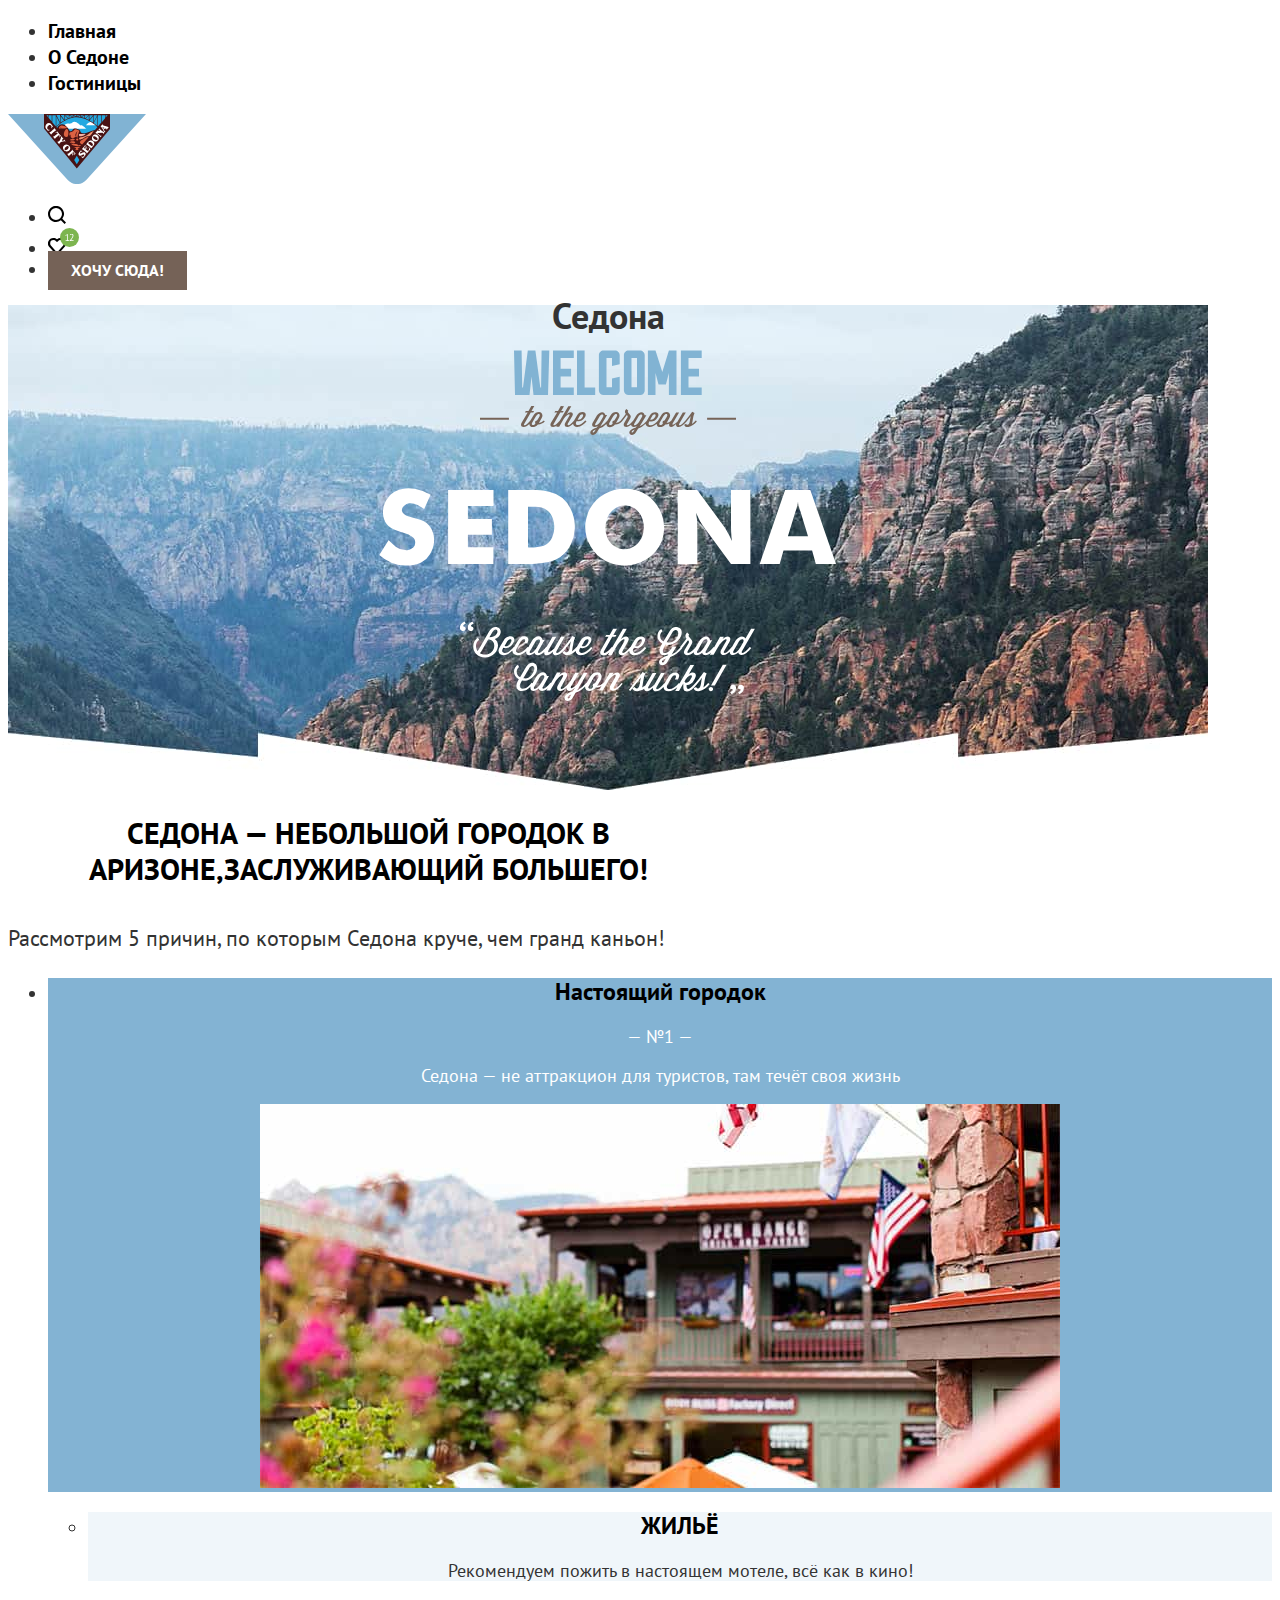
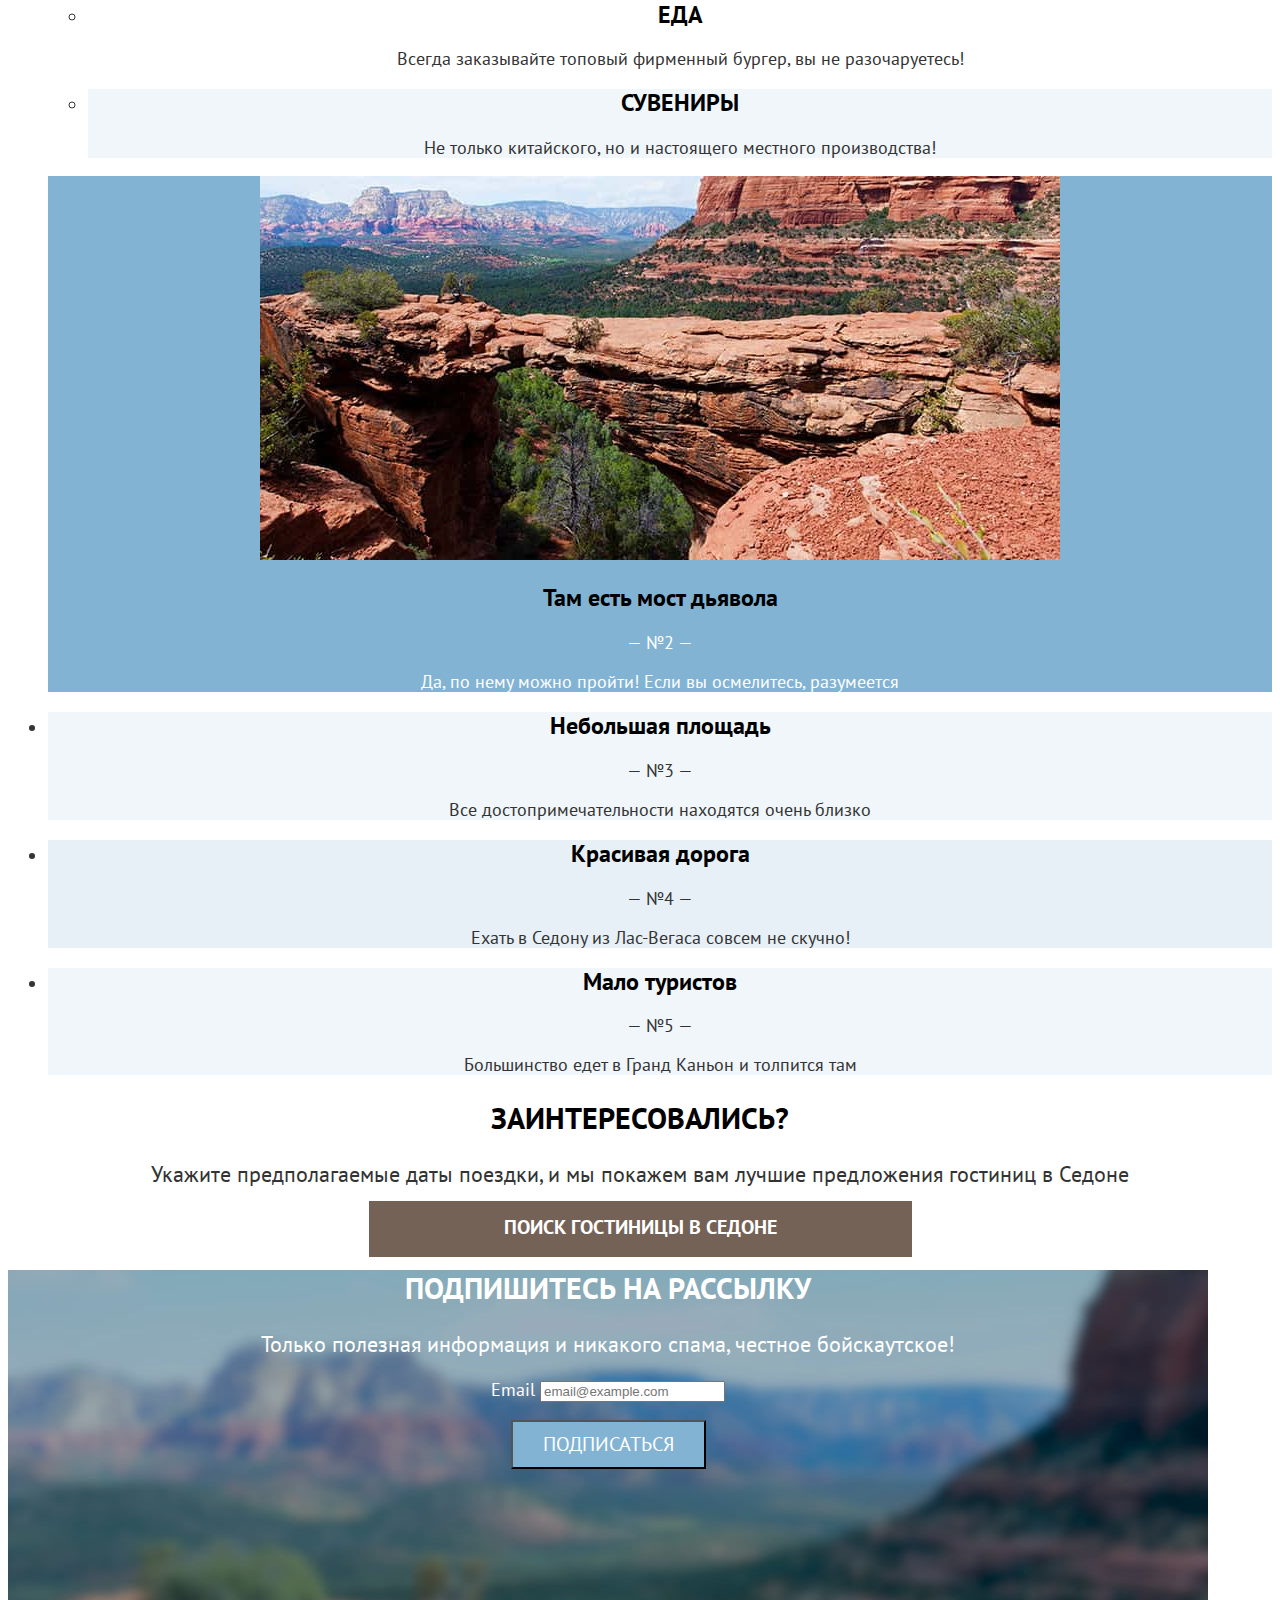
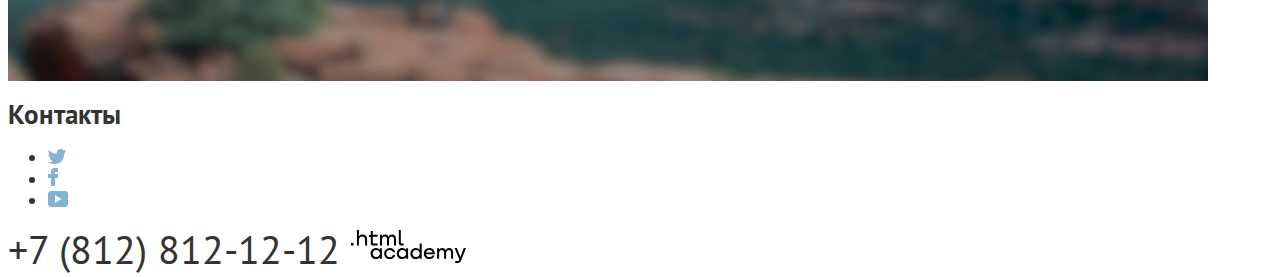
==== index.html @ e12002d4 "внёс правки" ====
<!DOCTYPE html>
 <html lang="ru">

 <head>
   <meta charset="utf-8">
   <title>HTML Academy: Седона</title>
   <link rel="stylesheet" href="css/style.css">
 </head>

 <body>
   <header class="page-header">
     <nav class="nav">
       <ul class="nav-list">
         <li class="nav-item">
           <a class="nav-link">Главная</a>
         </li>
         <li class="nav-item">
           <a class="nav-link" href="about.html">О Седоне</a>
         </li>
         <li class="nav-item">
           <a class="nav-link" href="hotel.html">Гостиницы</a>
         </li>
       </ul>
       <a class="logo-link">
         <img class="logo" src="img/sedona-logo.svg" alt="Логотип Седона">
       </a>
       <ul class="user-list">
         <li class="user-list user-list-item">
           <a class="user-list-link" href="#">
             <img src="img/search.svg" alt="Поиск">
           </a>
         </li>
         <li class="user-list-item">
           <a class="user-list-link" href="#">
             <img src="img/favorites.svg" alt="Избранное">
           </a>
         </li>
         <li class="user-list-item">
           <a class="user-list-link" href="#">
             <span class="header-button">Хочу сюда!</span>
           </a>
         </li>
       </ul>
     </nav>

   </header>
   <main class="main-index">
     <div class="welcome">
       <h1 class="visually-hidden">Седона</h1>
       <img class="welcome-image" src="img/index/welcome.svg" alt="Welcome Sedona" width="458" height="352">
     </div>

     <section class="appeal">
       <h2 class="appeal-title">Седона — небольшой городок в Аризоне,заслуживающий большего!</h2>
       <p class="appeal-text">Рассмотрим 5 причин, по которым Седона круче, чем гранд каньон!</p>
     </section>
     <ul class="reason-list">
       <li class="reason-item">

         <div class="accent">
           <h2 class="reason-title">
             Настоящий городок
           </h2>
           <p class="reason-number">
             — №1 —
           </p>
           <p class="reason-text">
             Седона — не аттракцион для туристов, там течёт своя жизнь
           </p>
           <img src="img/index/photo-1.jpg" alt="Город Седона" width="800" height="384">
         </div>

         <ul class="reason-extra-list">
           <li class="reason-extra-item light-shade">
             <h2 class="reason-extra-title housing">
               Жильё
             </h2>
             <p class="reason-extra-text">
               Рекомендуем пожить в настоящем мотеле, всё как в кино!
             </p>
           </li>

           <li class="reason-extra-item eat">
             <h2 class="reason-extra-title">
               Еда
             </h2>
             <p class="reason-extra-text">
               Всегда заказывайте топовый фирменный бургер, вы не разочаруетесь!
             </p>
           </li>
           <li class="reason-extra-item light-shade souvenirs">
             <h2 class="reason-extra-title">
               Сувениры
             </h2>
             <p class="reason-extra-text">
               Не только китайского, но и настоящего местного производства!
             </p>
           </li>
         </ul>
       </li>

       <li class="reason-item accent">
         <img src="img/index/photo-2.jpg" alt="Мост дьявола" width="800" height="384">
         <h2 class="reason-title">
           Там есть мост дьявола
         </h2>
         <p class="reason-number">
           — №2 —
         </p>
         <p class="reason-text">
           Да, по нему можно пройти! Если вы осмелитесь, разумеется
         </p>
       </li>
       <li class="reason-item light-shade">
         <h2 class="reason-title">
           Небольшая
           площадь
         </h2>
         <p class="reason-number">
           — №3 —
         </p>
         <p class="reason-text">
           Все достопримечательности находятся очень близко
         </p>
       </li>
       <li class="reason-item dark-shade">
         <h2 class="reason-title">
           Красивая дорога
         </h2>
         <p class="reason-number">
           — №4 —
         </p>
         <p class="reason-text">
           Ехать в Седону из Лас-Вегаса совсем не скучно!
         </p>
       </li>
       <li class="reason-item light-shade">
         <h2 class="reason-title">
           Мало туристов
         </h2>
         <p class="reason-number">
           — №5 —
         </p>
         <p class="reason-text">
           Большинство едет в Гранд Каньон и толпится там
         </p>
       </li>
     </ul>

     <section class="trip">
       <h2 class="trip-title">
         Заинтересовались?
       </h2>
       <p class="trip-text">
         Укажите предполагаемые даты поездки, и мы покажем вам лучшие предложения гостиниц в Седоне
       </p>
       <a class="button button-brown button-trip" href="hotel.html">
         ПОИСК ГОСТИНИЦЫ В СЕДОНЕ
       </a>
     </section>

   </main>
   <footer class="footer-index">
     <section class="subscribe-index">
       <h2 class="subscribe-index-title">
         Подпишитесь на рассылку
       </h2>
       <p class="subscribe-text">
         Только полезная информация и никакого спама, честное бойскаутское!
       </p>
       <form class="newsletter-form" action="https://echo.htmlacademy.ru/" method="post">
         <p class="newsletter-email">
           <label class="visually-hidden" for="newsletter-email">
             Email
           </label>
           <input class="field" placeholder="email@example.com" type="email" name="newsletter-email" id="newsletter-email" required>
         </p>
         <button class="button newsletter-button button-subscribe" type="submit">
           <span class="visually-hidden">Подписаться</span>
         </button>
       </form>
     </section>
     <section class="contacts">
       <h2 class="visually-hidden">
         Контакты
       </h2>
       <ul class="contacts-list">
         <li class="contacts-item">
           <a class="contacts-link" href="https://twitter.com/htmlacademy_ru">
             <img src="img/social-twitter.svg" alt="Twitter">
           </a>
         </li>
         <li class="contacts-item">
           <a class="contacts-link" href="https://www.facebook.com/htmlacademy">
             <img src="img/social-facebook.svg" alt="Facebook">
           </a>
         </li>
         <li class="contacts-item">
           <a class="contacts-link" href="https://www.youtube.com/c/HTMLAcademyRUS">
             <img src="img/social-youtube.svg" alt="Youtube">
           </a>
         </li>
       </ul>
       <a class="contact-number" href="tel:+78128121212">
         +7 (812) 812-12-12
       </a>
       <a class="htmlacademy" href="https://htmlacademy.ru/">
         <img src="img/logo_htmlacademy.svg" alt="HTMLAcademy">
       </a>
     </section>
   </footer>

 </body>

 </html>
---- css/style.css ----
@font-face {
  font-family: "PT Sans";
  font-style: normal;
  font-weight: 400;
  src: url("../fonts/ptsans-400.woff2") format("woff2");
  font-display: swap;
}

  @font-face {
  font-family: "PT Sans";
  font-style: normal;
  font-weight: 700;
  src: url("../fonts/ptsans-700.woff2") format("woff2");
  font-display: swap;
}

body{
  font-family: "PT Sans", sans-serif;
  font-size: 18px;
  line-height: 21px;
  color: #333333;
}

a{
  color: inherit;
  text-decoration: none;
}

.nav-link{
  font-family: PT Sans;
  color: #000;
  weight: 700;
  font-style: normal;
  font-weight: bold;
  font-size: 20px;
  line-height: 26px;
}

.welcome{
  background-color: #444;
  background-image: url(../img/index/background-top.jpg);
  background-size: 100% auto;
  background-repeat: no-repeat;
  width: 1200px;
  height: 485px;
  text-align: center;
}

.nav-link:hover{
  text-decoration: underline 2px;
}

.appeal-title{
  font-family: PT Sans;
  font-style: normal;
  font-weight: bold;
  font-size: 30px;
  line-height: 36px;
  text-align: center;
  width: 720px;
  height: 80px;
  text-transform: uppercase;
  color: #000;
}

.appeal-text{
  font-family: PT Sans;
  font-style: normal;
  font-weight: normal;
  font-size: 22px;
  line-height: 36px;
}

.reason-item{
  text-align: center;
}

.reason-title{
  font-family: PT Sans;
  font-style: normal;
  font-weight: bold;
  font-size: 24px;
  line-height: 28px;
  color: #000;
}

.reason-number{
  font-family: PT Sans;
  font-style: normal;
  font-weight: normal;
  font-size: 18px;
  line-height: 21px;
  text-transform: uppercase;
}

.accent{
  color: #fff;
  background-color: #83B3D3;
}

.light-shade{
  background-color: rgba(131, 179, 211, 0.12);
}

.dark-shade{
  background-color: rgba(131, 179, 211, 0.2);
}

.reason-extra-item{
  text-align: center;
}

.reason-extra-title{
  font-family: PT Sans;
  font-style: normal;
  font-weight: bold;
  font-size: 24px;
  line-height: 28px;
  text-transform: uppercase;
  color: #000;
}

.trip{
  text-align: center;
}

.trip-title{
  font-family: PT Sans;
  font-style: normal;
  font-weight: bold;
  font-size: 30px;
  line-height: 36px;
  text-transform: uppercase;
  color: #000;
}

.trip-text{
  font-family: PT Sans;
  font-style: normal;
  font-weight: normal;
  font-size: 22px;
  line-height: 26px;
}

.subscribe-index{
  color: #fff;
  background-color: #444;
  background-image: url(../img/index/background.jpg);
  background-size: 100% auto;
  background-repeat: no-repeat;
  width: 1200px;
  height: 411px;
  text-align: center;
}

.subscribe{
  text-align: center;
}

.subscribe-title{
  font-family: PT Sans;
  font-style: normal;
  font-weight: bold;
  font-size: 30px;
  line-height: 36px;
  text-transform: uppercase;
  color: #000;
}

.subscribe-index-title{
  font-family: PT Sans;
  font-style: normal;
  font-weight: bold;
  font-size: 30px;
  line-height: 36px;
  text-transform: uppercase;
  color: #fff;
}

.subscribe-text{
  font-family: PT Sans;
  font-style: normal;
  font-weight: normal;
  font-size: 22px;
  line-height: 26px;
}

.contact-number{
  font-family: PT Sans;
  font-style: normal;
  font-weight: normal;
  font-size: 40px;
  line-height: 40px;
}

.option{
  color: #fff;
  background-color: #444;
  background-image: url(../img/hotel/catalog-background.jpg);
  background-size: 100% auto;
  background-repeat: no-repeat;
}

.hotel-title{
  font-family: PT Sans;
  font-style: normal;
  font-weight: bold;
  font-size: 60px;
  line-height: 78px;
  color: #fff;
}

.breadcrumbs-link{
  font-family: PT Sans;
font-style: normal;
font-weight: normal;
font-size: 16px;
}

.option-filter-title{
  font-family: PT Sans;
  font-style: normal;
  font-weight: bold;
  font-size: 20px;
  line-height: 26px;
  color: #000;
}

.control-label{
  font-family: PT Sans;
  font-style: normal;
  font-weight: normal;
  line-height: 23px;
}

.services-card-item{
  font-family: PT Sans;
  font-style: normal;
  font-weight: normal;
  font-size: 18px;
  line-height: 23px;
}

.services-title{
  font-family: PT Sans;
  font-style: normal;
  font-weight: bold;
  font-size: 30px;
  line-height: 39px;
  text-transform: uppercase;
  color: #000;
}

.services-card-title{
  font-family: PT Sans;
  font-style: normal;
  font-weight: bold;
  font-size: 24px;
  line-height: 31px;
  color: #000;
}

.button{
  color: #fff;
  background-color: #83B3D3;
  font-size: 16px;
  line-height: 21px;
  text-transform: uppercase;
  padding: 9px 30px 10px 30px;
}

.button-green{
  background-color: #7DB54F;
}

.header-button{
  font-family: PT Sans;
  font-size: 16px;
  line-height: 21px;
  font-weight: bold;
  color: #fff;
  background-color: #756257;
  font-style: normal;
  text-align: center;
  text-transform: uppercase;
  padding: 9px 23px 10px 23px;
}

.button-reset{
  background-color: transparent;
}

.button-brown{
  background-color: #756257;
}

.button-trip{
  font-family: PT Sans;
  font-style: normal;
  font-weight: bold;
  font-size: 20px;
  line-height: 36px;
  padding: 13px 135px 17px 135px;
  text-transform: uppercase;
}

.button-subscribe{
  font-family: PT Sans;
  font-size: 20px;
  line-height: 26px;
  text-transform: uppercase;
}

.button-option{
  font-family: PT Sans;
  font-style: normal;
  font-weight: bold;
  font-size: 16px;
  line-height: 21px;
  text-transform: uppercase;
}

.button-load-more{
  font-family: PT Sans;
  font-style: normal;
  font-weight: bold;
  font-size: 20px;
  line-height: 26px;
  text-transform: uppercase;
  padding: 19px 240px 19px 240px;
}

.pagination-item{
  color: #fff;
  background-color: #83B3D3;
  width: 55px;
  height: 55px;
  text-align: center;
}

.pagination-active{
  color: #000;
  background-color: #fff;
}
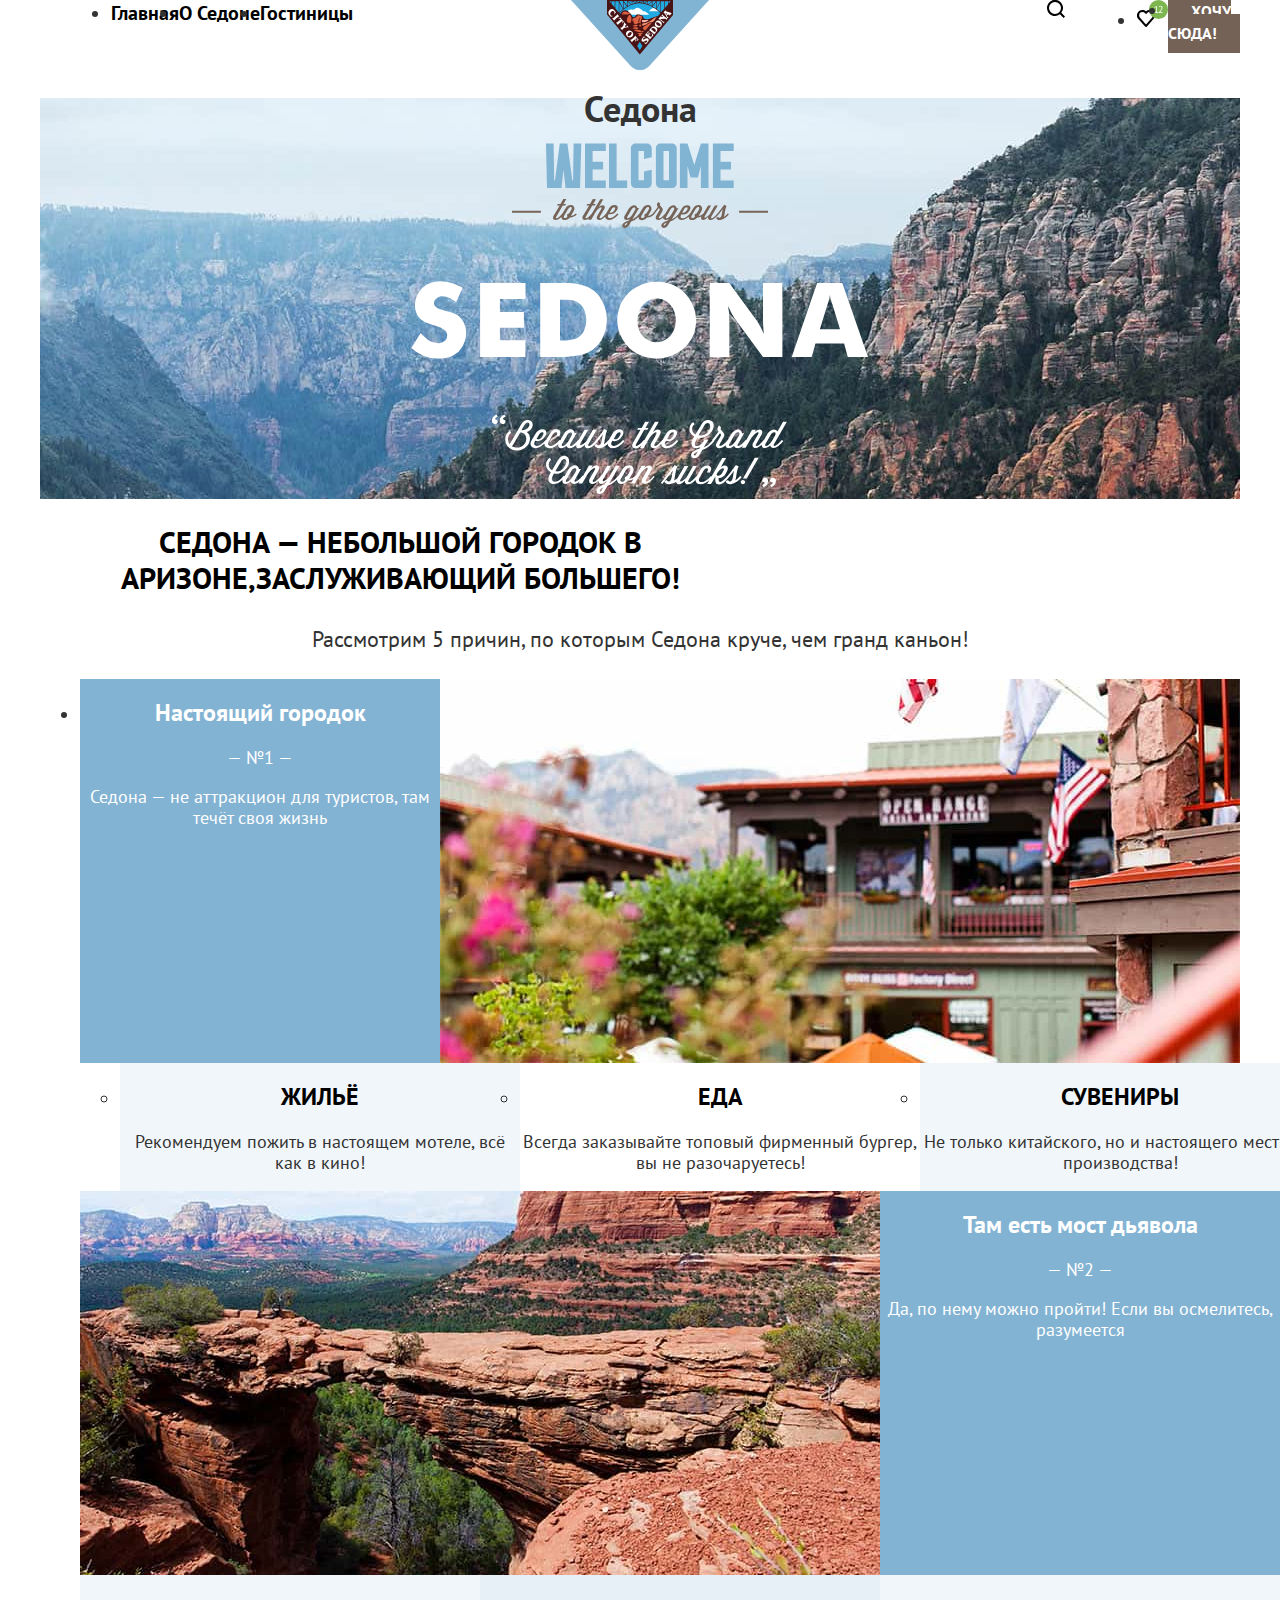
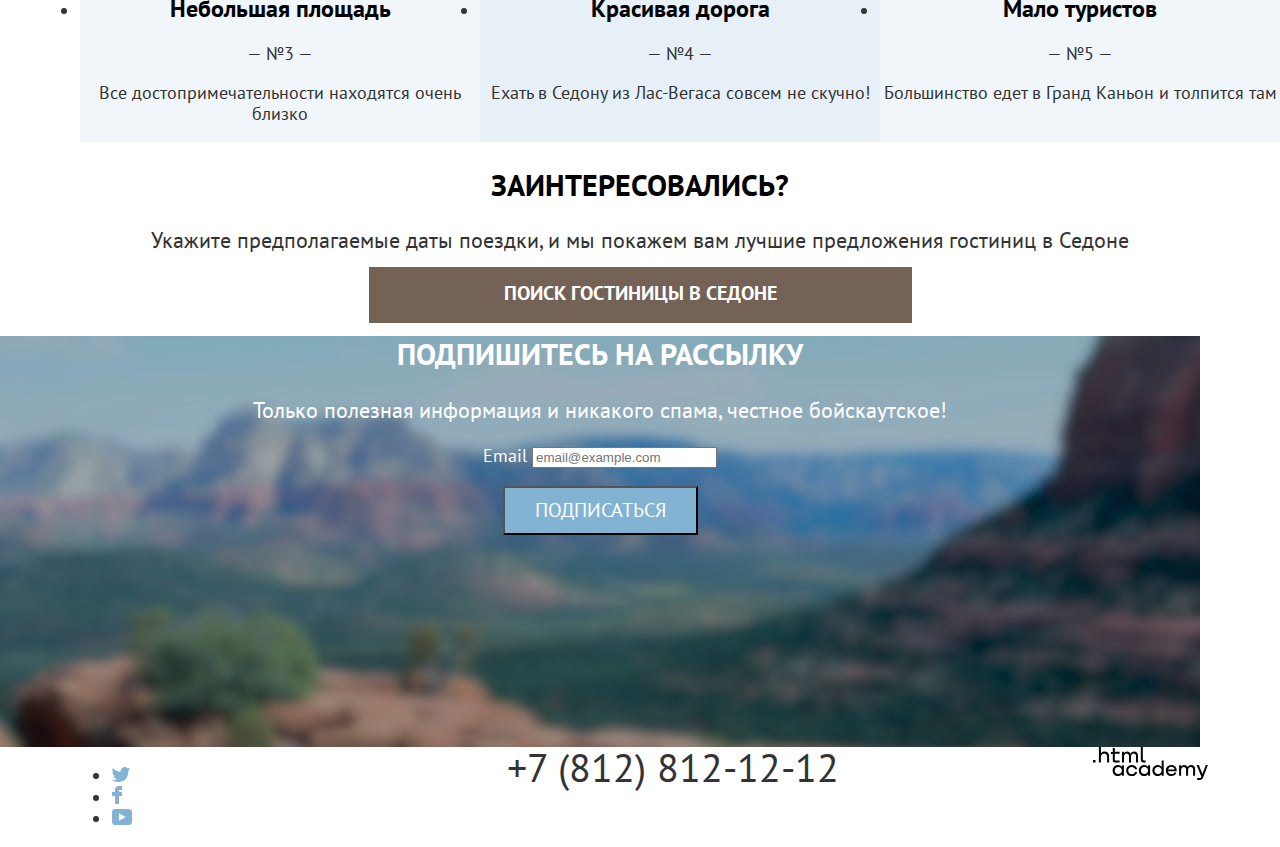
==== commit e34f69d2: "Сетка крупных блоков" ====
--- a/index.html
+++ b/index.html
@@ -44,7 +44,7 @@
      </nav>
 
    </header>
-   <main class="main-index">
+   <main class="main-index main-container">
      <div class="welcome">
        <h1 class="visually-hidden">Седона</h1>
        <img class="welcome-image" src="img/index/welcome.svg" alt="Welcome Sedona" width="458" height="352">
@@ -54,11 +54,13 @@
        <h2 class="appeal-title">Седона — небольшой городок в Аризоне,заслуживающий большего!</h2>
        <p class="appeal-text">Рассмотрим 5 причин, по которым Седона круче, чем гранд каньон!</p>
      </section>
+
      <ul class="reason-list">
+
        <li class="reason-item">
-
          <div class="accent">
-           <h2 class="reason-title">
+         <div class="reason-block-text">
+           <h2 class="reason-title accent-title">
              Настоящий городок
            </h2>
            <p class="reason-number">
@@ -67,41 +69,54 @@
            <p class="reason-text">
              Седона — не аттракцион для туристов, там течёт своя жизнь
            </p>
+         </div>
            <img src="img/index/photo-1.jpg" alt="Город Седона" width="800" height="384">
          </div>
 
          <ul class="reason-extra-list">
+           <div class="reason-block">
            <li class="reason-extra-item light-shade">
+             <div class="reason-block-text">
              <h2 class="reason-extra-title housing">
                Жильё
              </h2>
              <p class="reason-extra-text">
                Рекомендуем пожить в настоящем мотеле, всё как в кино!
              </p>
+             </div>
            </li>
 
            <li class="reason-extra-item eat">
+             <div class="reason-block-text">
              <h2 class="reason-extra-title">
                Еда
              </h2>
              <p class="reason-extra-text">
                Всегда заказывайте топовый фирменный бургер, вы не разочаруетесь!
              </p>
+             </div>
            </li>
+
            <li class="reason-extra-item light-shade souvenirs">
+             <div class="reason-block-text">
              <h2 class="reason-extra-title">
                Сувениры
              </h2>
              <p class="reason-extra-text">
                Не только китайского, но и настоящего местного производства!
              </p>
+           </div>
            </li>
+         </div>
          </ul>
        </li>
 
+
        <li class="reason-item accent">
+         <div class="accent">
          <img src="img/index/photo-2.jpg" alt="Мост дьявола" width="800" height="384">
-         <h2 class="reason-title">
+         <div class="reason-block-text">
+         <h2 class="reason-title accent-title">
            Там есть мост дьявола
          </h2>
          <p class="reason-number">
@@ -110,8 +125,13 @@
          <p class="reason-text">
            Да, по нему можно пройти! Если вы осмелитесь, разумеется
          </p>
-       </li>
+         </div>
+         </div>
+       </li>
+
+        <div class="reason-block">
        <li class="reason-item light-shade">
+         <div class="reason-block-text">
          <h2 class="reason-title">
            Небольшая
            площадь
@@ -122,8 +142,11 @@
          <p class="reason-text">
            Все достопримечательности находятся очень близко
          </p>
-       </li>
+       </div>
+       </li>
+
        <li class="reason-item dark-shade">
+         <div class="reason-block-text">
          <h2 class="reason-title">
            Красивая дорога
          </h2>
@@ -133,8 +156,11 @@
          <p class="reason-text">
            Ехать в Седону из Лас-Вегаса совсем не скучно!
          </p>
-       </li>
+         </div>
+       </li>
+
        <li class="reason-item light-shade">
+         <div class="reason-block-text">
          <h2 class="reason-title">
            Мало туристов
          </h2>
@@ -144,7 +170,9 @@
          <p class="reason-text">
            Большинство едет в Гранд Каньон и толпится там
          </p>
-       </li>
+       </div>
+       </li>
+     </div>
      </ul>
 
      <section class="trip">
@@ -181,10 +209,11 @@
        </form>
      </section>
      <section class="contacts">
-       <h2 class="visually-hidden">
+      <!-- <h2 class="visually-hidden">
          Контакты
-       </h2>
+       </h2>-->
        <ul class="contacts-list">
+         <div class="contact-block">
          <li class="contacts-item">
            <a class="contacts-link" href="https://twitter.com/htmlacademy_ru">
              <img src="img/social-twitter.svg" alt="Twitter">
@@ -200,13 +229,16 @@
              <img src="img/social-youtube.svg" alt="Youtube">
            </a>
          </li>
+       </div>
        </ul>
        <a class="contact-number" href="tel:+78128121212">
          +7 (812) 812-12-12
        </a>
+       <div class="htmlacademy-logo">
        <a class="htmlacademy" href="https://htmlacademy.ru/">
          <img src="img/logo_htmlacademy.svg" alt="HTMLAcademy">
        </a>
+     </div>
      </section>
    </footer>
 
--- a/css/style.css
+++ b/css/style.css
@@ -14,11 +14,20 @@
   font-display: swap;
 }
 
+html{
+  height: 100%;
+}
+
 body{
+  margin: 0;
+  display: flex;
+  flex-direction: column;
+  min-height: 100%;
   font-family: "PT Sans", sans-serif;
   font-size: 18px;
   line-height: 21px;
   color: #333333;
+  background-color: #fff;
 }
 
 a{
@@ -26,6 +35,22 @@
   text-decoration: none;
 }
 
+.nav{
+  display: flex;
+  justify-content: space-between;
+  width: 1200px;
+  margin: 0 auto;
+}
+
+.nav-list{
+  margin: 0;
+  margin-left: 71px;
+  margin-right: 50px;
+  padding: 0;
+  width: 410px;
+  display: flex;
+}
+
 .nav-link{
   font-family: PT Sans;
   color: #000;
@@ -34,6 +59,29 @@
   font-weight: bold;
   font-size: 20px;
   line-height: 26px;
+}
+
+.nav-link:hover{
+  text-decoration: underline 2px;
+}
+
+.logo-link{
+  margin: 0 auto;
+}
+
+.user-list{
+  margin: 0;
+  margin-left: 169px;
+  margin-right: 72px;
+  padding: 0;
+  width: 290px;
+  display: flex;
+}
+
+.main-container{
+  flex-grow: 1;
+  width: 1200px;
+  margin: 0 auto;
 }
 
 .welcome{
@@ -42,12 +90,7 @@
   background-size: 100% auto;
   background-repeat: no-repeat;
   width: 1200px;
-  height: 485px;
-  text-align: center;
-}
-
-.nav-link:hover{
-  text-decoration: underline 2px;
+  text-align: center;
 }
 
 .appeal-title{
@@ -58,7 +101,6 @@
   line-height: 36px;
   text-align: center;
   width: 720px;
-  height: 80px;
   text-transform: uppercase;
   color: #000;
 }
@@ -69,6 +111,7 @@
   font-weight: normal;
   font-size: 22px;
   line-height: 36px;
+  text-align: center;
 }
 
 .reason-item{
@@ -93,9 +136,22 @@
   text-transform: uppercase;
 }
 
+.accent-title{
+  color: #fff;
+}
+
 .accent{
   color: #fff;
   background-color: #83B3D3;
+  display: flex;
+}
+
+.reason-block-text{
+  width: 400px;
+}
+
+.reason-block{
+  display: flex;
 }
 
 .light-shade{
@@ -185,6 +241,21 @@
   line-height: 26px;
 }
 
+.contacts{
+  display: flex;
+  justify-content: space-between;
+}
+
+.contact-block{
+  width: 140px;
+  margin-left: 72px;
+}
+
+.htmlacademy-logo{
+  width: 115px;
+  margin-right: 72px;
+}
+
 .contact-number{
   font-family: PT Sans;
   font-style: normal;
@@ -210,6 +281,10 @@
   color: #fff;
 }
 
+.breadcrumbs{
+  display: flex;
+}
+
 .breadcrumbs-link{
   font-family: PT Sans;
 font-style: normal;
@@ -217,6 +292,37 @@
 font-size: 16px;
 }
 
+.sorting-block{
+  display: flex;
+  justify-content: space-between;
+}
+
+.services-title{
+  width: 338px;
+  margin-left: 71px;
+}
+
+.select-control{
+  width: 290px;
+}
+
+.services-options-list{
+  display: flex;
+  width: 160px;
+  margin-right: 72px;
+}
+
+.services-options-item{
+  padding-left: 8px;
+}
+
+.services-card{
+  display: flex;
+  justify-content: space-between;
+  margin: 0 auto;
+  width: 1056px;
+}
+
 .option-filter-title{
   font-family: PT Sans;
   font-style: normal;
@@ -330,6 +436,17 @@
   padding: 19px 240px 19px 240px;
 }
 
+.pagination{
+  display: flex;
+  justify-content: space-between;
+  margin: 0 auto;
+  width: 1056px;
+}
+
+.pagination-list{
+  display: flex;
+}
+
 .pagination-item{
   color: #fff;
   background-color: #83B3D3;
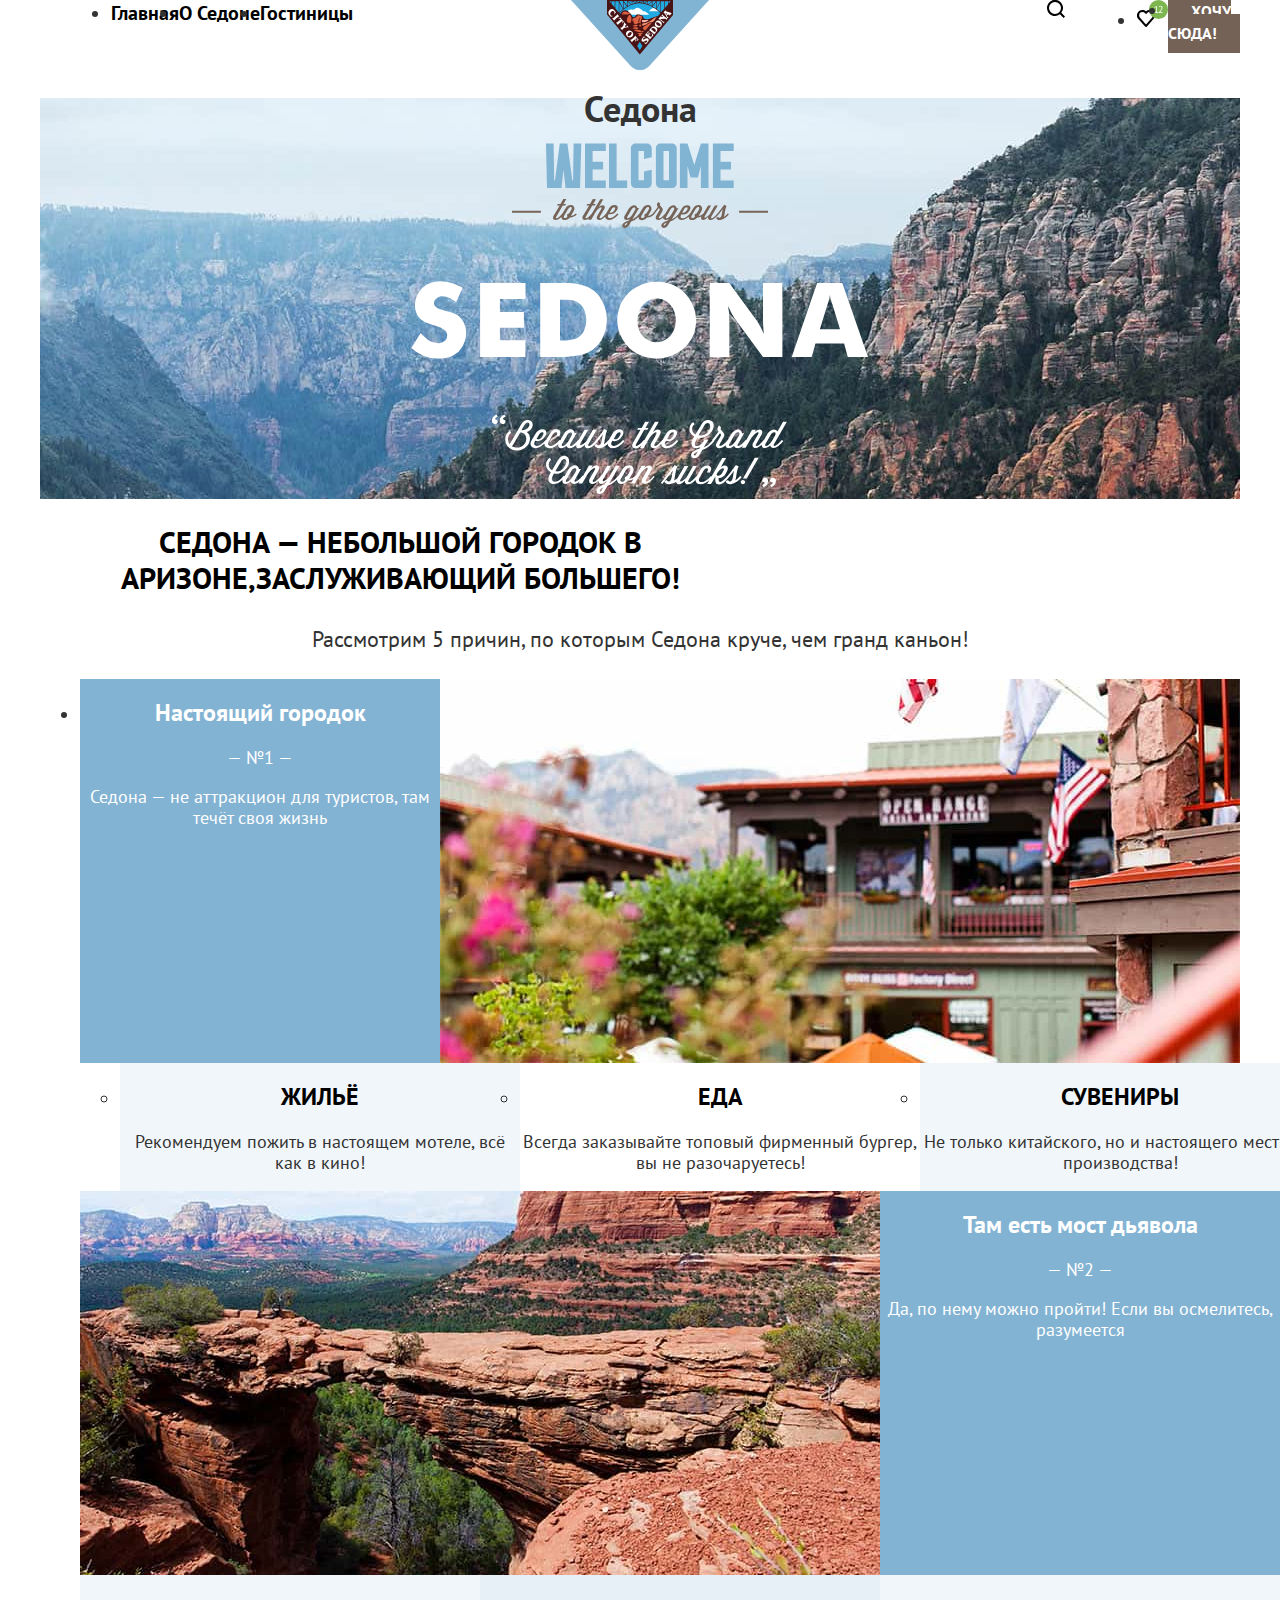
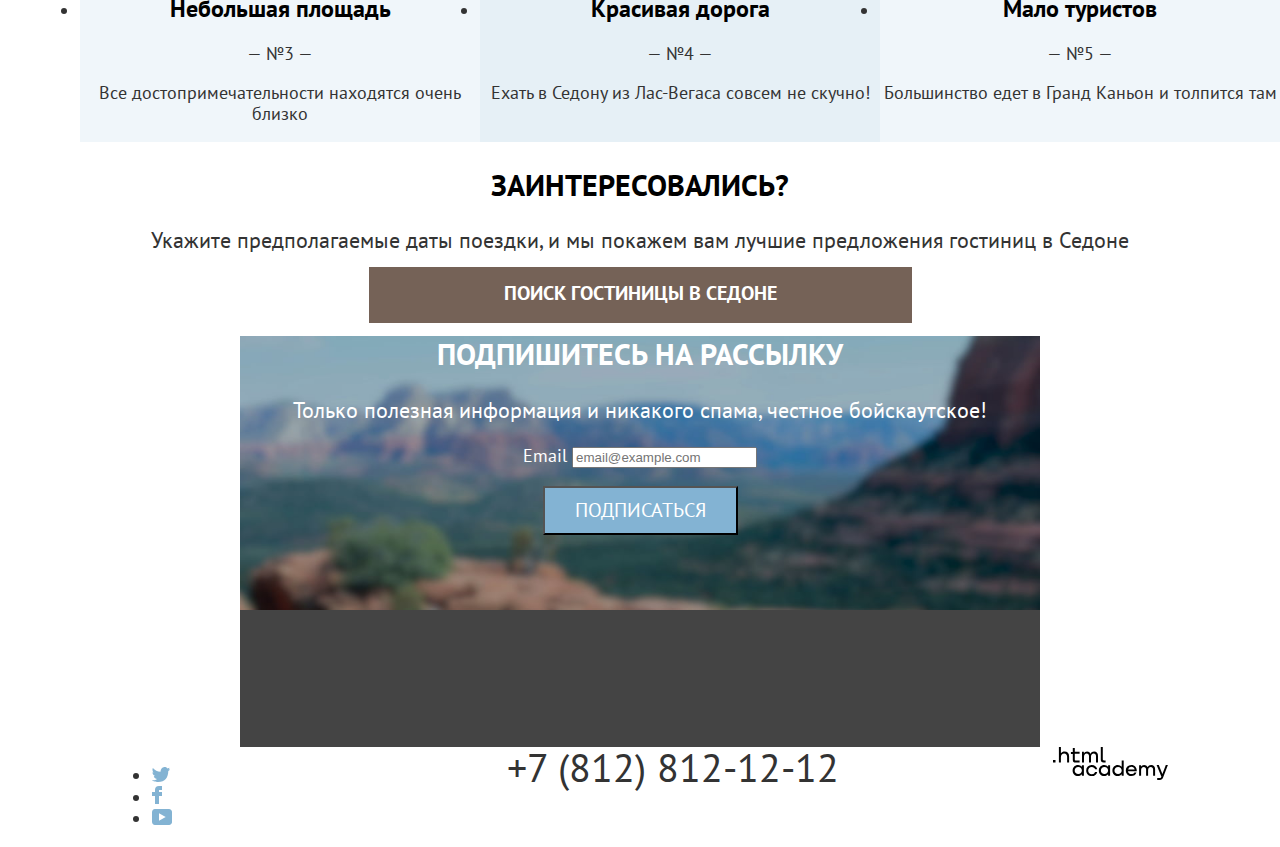
==== commit e9a7a1a9: "устранил недостатки" ====
--- a/index.html
+++ b/index.html
@@ -8,6 +8,8 @@
  </head>
 
  <body>
+   <div class="main-container">
+
    <header class="page-header">
      <nav class="nav">
        <ul class="nav-list">
@@ -44,7 +46,7 @@
      </nav>
 
    </header>
-   <main class="main-index main-container">
+   <main class="main-index">
      <div class="welcome">
        <h1 class="visually-hidden">Седона</h1>
        <img class="welcome-image" src="img/index/welcome.svg" alt="Welcome Sedona" width="458" height="352">
@@ -241,6 +243,7 @@
      </div>
      </section>
    </footer>
+   </div>
 
  </body>
 
--- a/css/style.css
+++ b/css/style.css
@@ -459,3 +459,13 @@
   color: #000;
   background-color: #fff;
 }
+
+.subscribe-index{
+  margin: 0 auto;
+  width: 800px;
+}
+
+.subscribe{
+  margin: 0 auto;
+  width: 800px;
+}
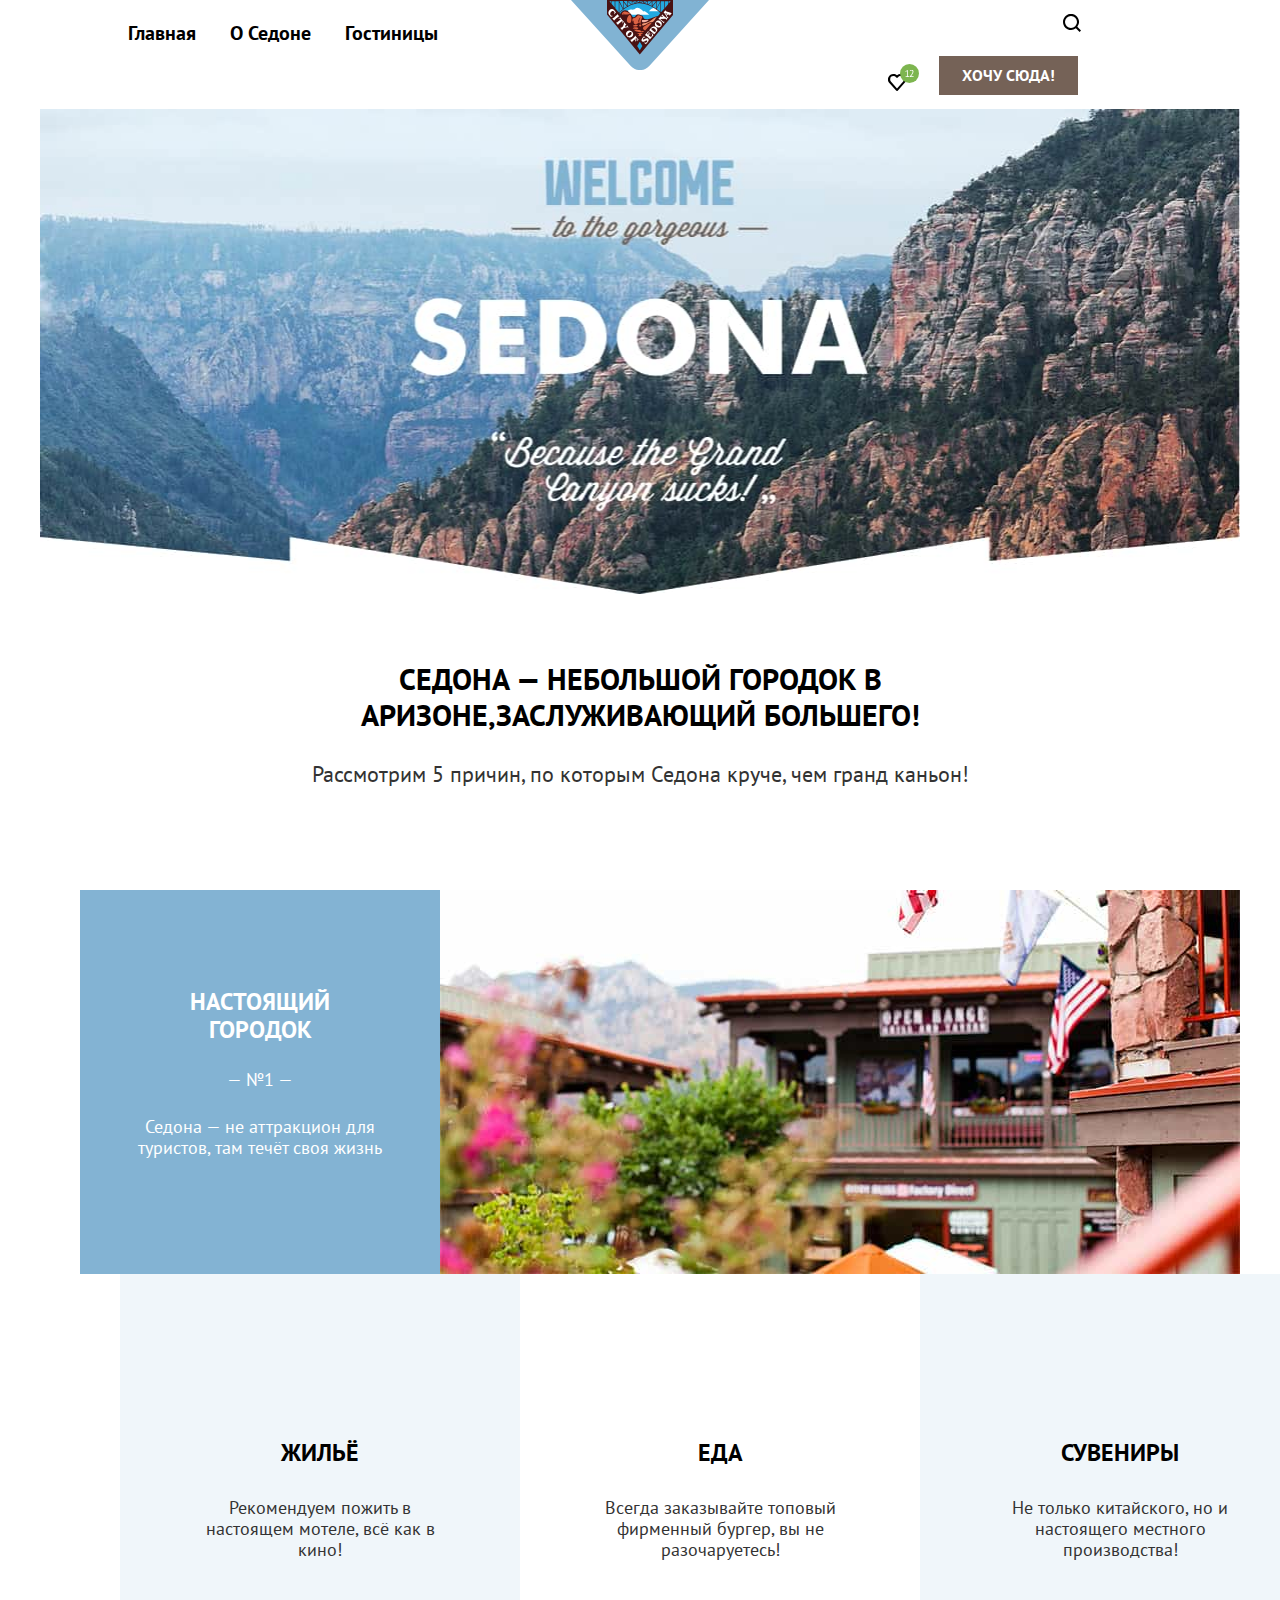
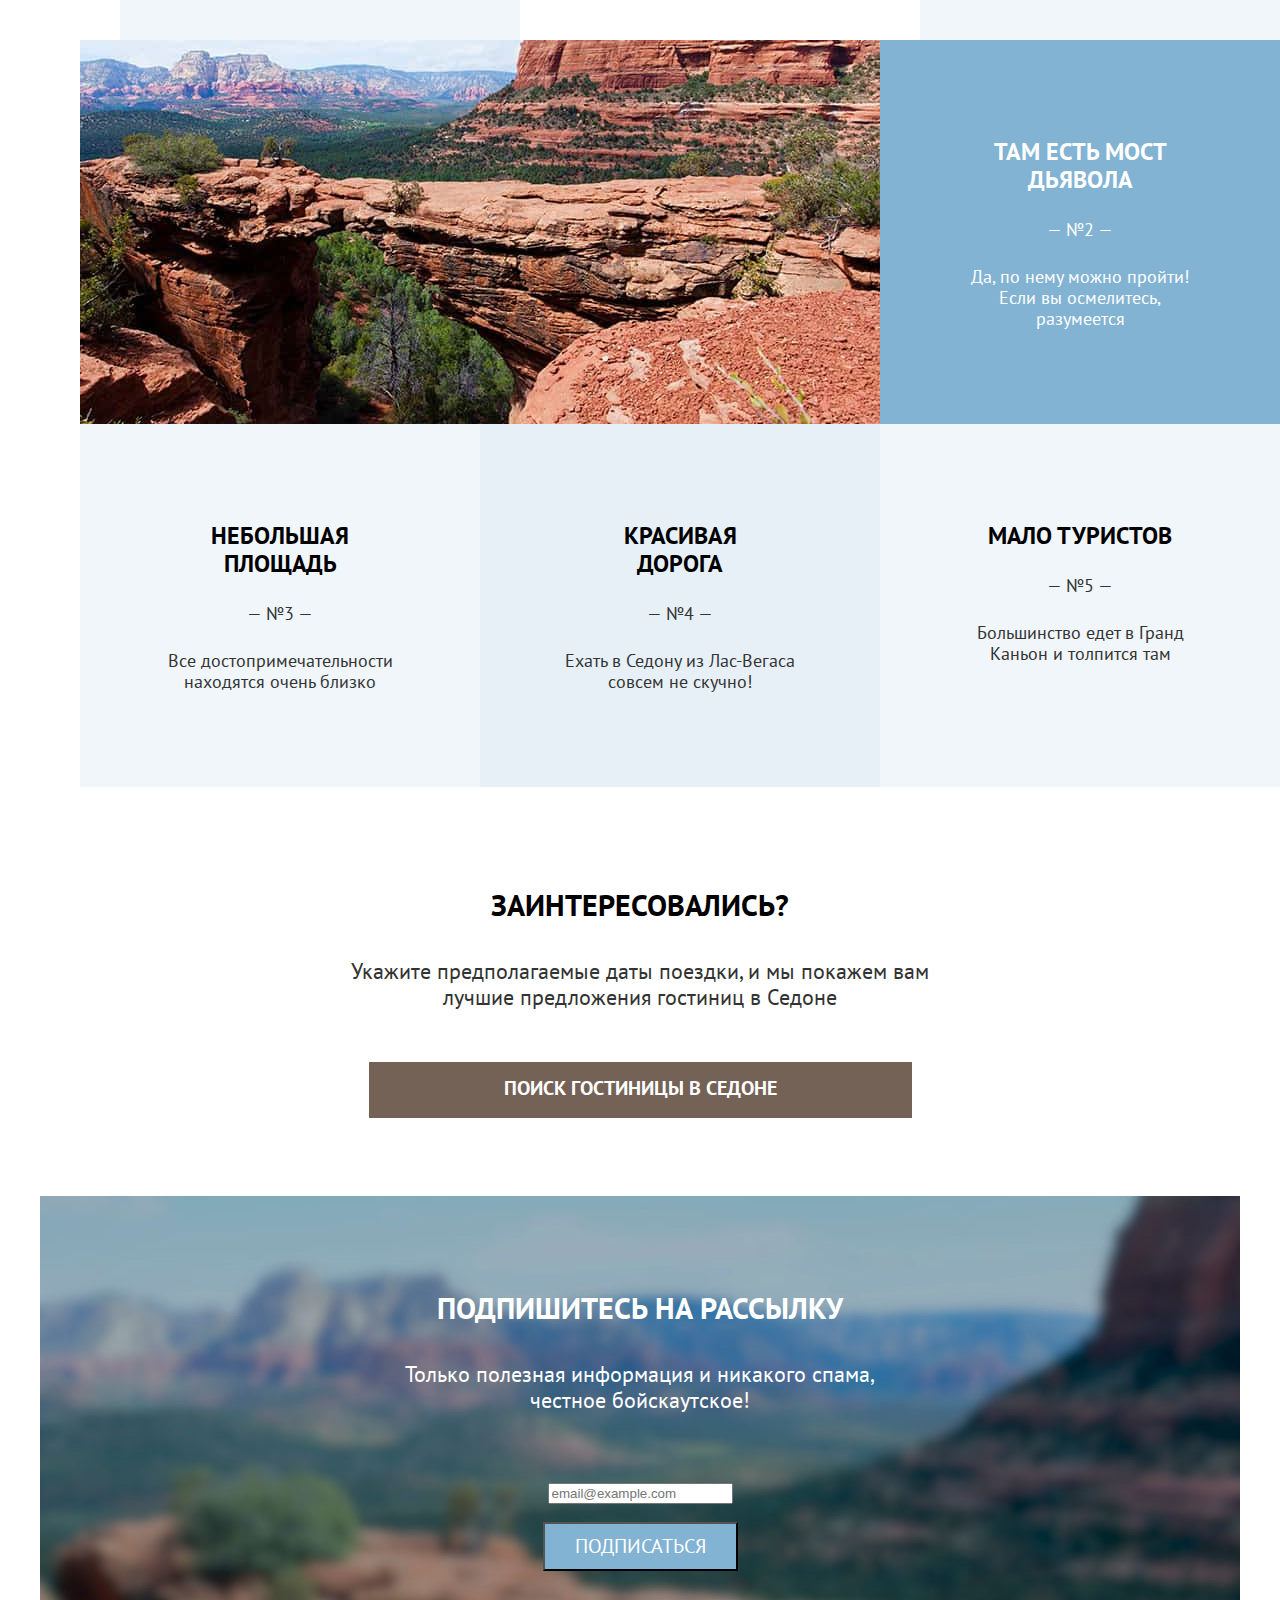
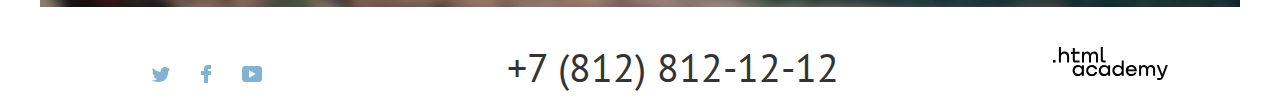
==== commit 16aec3ef: "Микросетки на флексах для всех страниц" ====
--- a/index.html
+++ b/index.html
@@ -49,9 +49,9 @@
    <main class="main-index">
      <div class="welcome">
        <h1 class="visually-hidden">Седона</h1>
-       <img class="welcome-image" src="img/index/welcome.svg" alt="Welcome Sedona" width="458" height="352">
+       <img class="welcome-image" src="img/index/Group 3.jpg" alt="Welcome Sedona" width="1200" height="485">
      </div>
-
+     
      <section class="appeal">
        <h2 class="appeal-title">Седона — небольшой городок в Аризоне,заслуживающий большего!</h2>
        <p class="appeal-text">Рассмотрим 5 причин, по которым Седона круче, чем гранд каньон!</p>
@@ -206,14 +206,14 @@
            <input class="field" placeholder="email@example.com" type="email" name="newsletter-email" id="newsletter-email" required>
          </p>
          <button class="button newsletter-button button-subscribe" type="submit">
-           <span class="visually-hidden">Подписаться</span>
+           <span class="subscribe-button">Подписаться</span>
          </button>
        </form>
      </section>
      <section class="contacts">
-      <!-- <h2 class="visually-hidden">
+      <h2 class="visually-hidden">
          Контакты
-       </h2>-->
+       </h2>
        <ul class="contacts-list">
          <div class="contact-block">
          <li class="contacts-item">
--- a/css/style.css
+++ b/css/style.css
@@ -35,6 +35,24 @@
   text-decoration: none;
 }
 
+li{
+  list-style-type: none;
+}
+footer{
+  padding-top: 90px;
+}
+
+.visually-hidden{
+  position: absolute;
+  width: 1px;
+  height: 1px;
+  margin: -1px;
+  padding: 0;
+  border: 0;
+  clip: rect(0 0 0 0);
+  overflow: hidden;
+}
+
 .nav{
   display: flex;
   justify-content: space-between;
@@ -49,9 +67,12 @@
   padding: 0;
   width: 410px;
   display: flex;
+  flex-wrap: wrap;
 }
 
 .nav-link{
+  display: block;
+  padding: 20px 17px;
   font-family: PT Sans;
   color: #000;
   weight: 700;
@@ -76,6 +97,13 @@
   padding: 0;
   width: 290px;
   display: flex;
+  flex-wrap: wrap;
+}
+
+.user-list-item{
+  display: block;
+  text-align: center;
+  padding: 14px 10px;
 }
 
 .main-container{
@@ -85,7 +113,9 @@
 }
 
 .welcome{
-  background-color: #444;
+  margin: 0 auto;
+  margin-bottom: 63px;
+  background-color: #fff;
   background-image: url(../img/index/background-top.jpg);
   background-size: 100% auto;
   background-repeat: no-repeat;
@@ -94,6 +124,9 @@
 }
 
 .appeal-title{
+  margin: 0 auto;
+  padding: 0;
+  padding-bottom: 23px;
   font-family: PT Sans;
   font-style: normal;
   font-weight: bold;
@@ -106,6 +139,9 @@
 }
 
 .appeal-text{
+  margin: 0 auto;
+  padding: 0;
+  padding-bottom: 80px;
   font-family: PT Sans;
   font-style: normal;
   font-weight: normal;
@@ -119,15 +155,22 @@
 }
 
 .reason-title{
+  margin: 0 auto;
+  padding-top: 98px;
+  padding-bottom: 25px;
   font-family: PT Sans;
   font-style: normal;
   font-weight: bold;
   font-size: 24px;
   line-height: 28px;
   color: #000;
+  text-transform: uppercase;
+  max-width: 190px;
 }
 
 .reason-number{
+  margin: 0 auto;
+  padding-bottom: 26px;
   font-family: PT Sans;
   font-style: normal;
   font-weight: normal;
@@ -136,6 +179,12 @@
   text-transform: uppercase;
 }
 
+.reason-text{
+  margin: 0 auto;
+  padding-bottom: 95px;
+  max-width: 250px;
+}
+
 .accent-title{
   color: #fff;
 }
@@ -167,6 +216,9 @@
 }
 
 .reason-extra-title{
+  margin: 0 auto;
+  padding-top: 165px;
+  padding-bottom: 30px;
   font-family: PT Sans;
   font-style: normal;
   font-weight: bold;
@@ -176,11 +228,21 @@
   color: #000;
 }
 
+.reason-extra-text{
+  margin: 0 auto;
+  padding-bottom: 80px;
+  width: 250px;
+}
+
 .trip{
   text-align: center;
+  margin: 0 auto;
+  margin-top: 100px;
 }
 
 .trip-title{
+  margin: 0 auto;
+  padding-bottom: 35px;
   font-family: PT Sans;
   font-style: normal;
   font-weight: bold;
@@ -191,14 +253,19 @@
 }
 
 .trip-text{
+  margin: 0 auto;
+  padding-bottom: 60px;
+  text-align: center;
   font-family: PT Sans;
   font-style: normal;
   font-weight: normal;
   font-size: 22px;
   line-height: 26px;
+  max-width: 600px;
 }
 
 .subscribe-index{
+  margin: 0 auto;
   color: #fff;
   background-color: #444;
   background-image: url(../img/index/background.jpg);
@@ -210,10 +277,15 @@
 }
 
 .subscribe{
+  margin: 0 auto;
+  padding-bottom: 135px;
+  width: 800px;
   text-align: center;
 }
 
 .subscribe-title{
+  margin: 0 auto;
+  padding-bottom: 35px;
   font-family: PT Sans;
   font-style: normal;
   font-weight: bold;
@@ -224,6 +296,9 @@
 }
 
 .subscribe-index-title{
+  margin: 0 auto;
+  padding-top: 94px;
+  padding-bottom: 35px;
   font-family: PT Sans;
   font-style: normal;
   font-weight: bold;
@@ -234,21 +309,31 @@
 }
 
 .subscribe-text{
+  margin: 0 auto;
+  padding-bottom: 50px;
   font-family: PT Sans;
   font-style: normal;
   font-weight: normal;
   font-size: 22px;
   line-height: 26px;
+  width: 500px;
 }
 
 .contacts{
   display: flex;
   justify-content: space-between;
+  padding-top: 40px;
 }
 
 .contact-block{
+  display: flex;
   width: 140px;
   margin-left: 72px;
+}
+
+.contacts-item{
+  margin: 0 auto;
+  padding-right: 30px;
 }
 
 .htmlacademy-logo{
@@ -272,7 +357,15 @@
   background-repeat: no-repeat;
 }
 
+.option-container{
+  margin: 0 auto;
+  padding-bottom: 85px;
+  width: 1056px;
+}
+
 .hotel-title{
+  margin: 0 auto;
+  padding-top: 35px;
   font-family: PT Sans;
   font-style: normal;
   font-weight: bold;
@@ -283,13 +376,23 @@
 
 .breadcrumbs{
   display: flex;
+  padding-inline-start: 0;
+}
+
+.breadcrumbs-item{
+  padding-right: 26px;
 }
 
 .breadcrumbs-link{
   font-family: PT Sans;
-font-style: normal;
-font-weight: normal;
-font-size: 16px;
+  font-style: normal;
+  font-weight: normal;
+  font-size: 16px;
+}
+
+.option-block{
+  display: flex;
+  justify-content: space-between;
 }
 
 .sorting-block{
@@ -332,6 +435,10 @@
   color: #000;
 }
 
+.option-filter-item{
+  list-style-type:
+}
+
 .control-label{
   font-family: PT Sans;
   font-style: normal;
@@ -401,6 +508,7 @@
 }
 
 .button-trip{
+  margin: 0 auto;
   font-family: PT Sans;
   font-style: normal;
   font-weight: bold;
@@ -426,7 +534,12 @@
   text-transform: uppercase;
 }
 
+.button-load-more-block{
+  display: flex;
+}
+
 .button-load-more{
+  margin: 30px auto;
   font-family: PT Sans;
   font-style: normal;
   font-weight: bold;
@@ -440,6 +553,7 @@
   display: flex;
   justify-content: space-between;
   margin: 0 auto;
+  padding-top: 30px;
   width: 1056px;
 }
 
@@ -448,10 +562,11 @@
 }
 
 .pagination-item{
+  margin-right: 8px;
+  padding: 17px 0;
   color: #fff;
   background-color: #83B3D3;
   width: 55px;
-  height: 55px;
   text-align: center;
 }
 
@@ -459,13 +574,3 @@
   color: #000;
   background-color: #fff;
 }
-
-.subscribe-index{
-  margin: 0 auto;
-  width: 800px;
-}
-
-.subscribe{
-  margin: 0 auto;
-  width: 800px;
-}
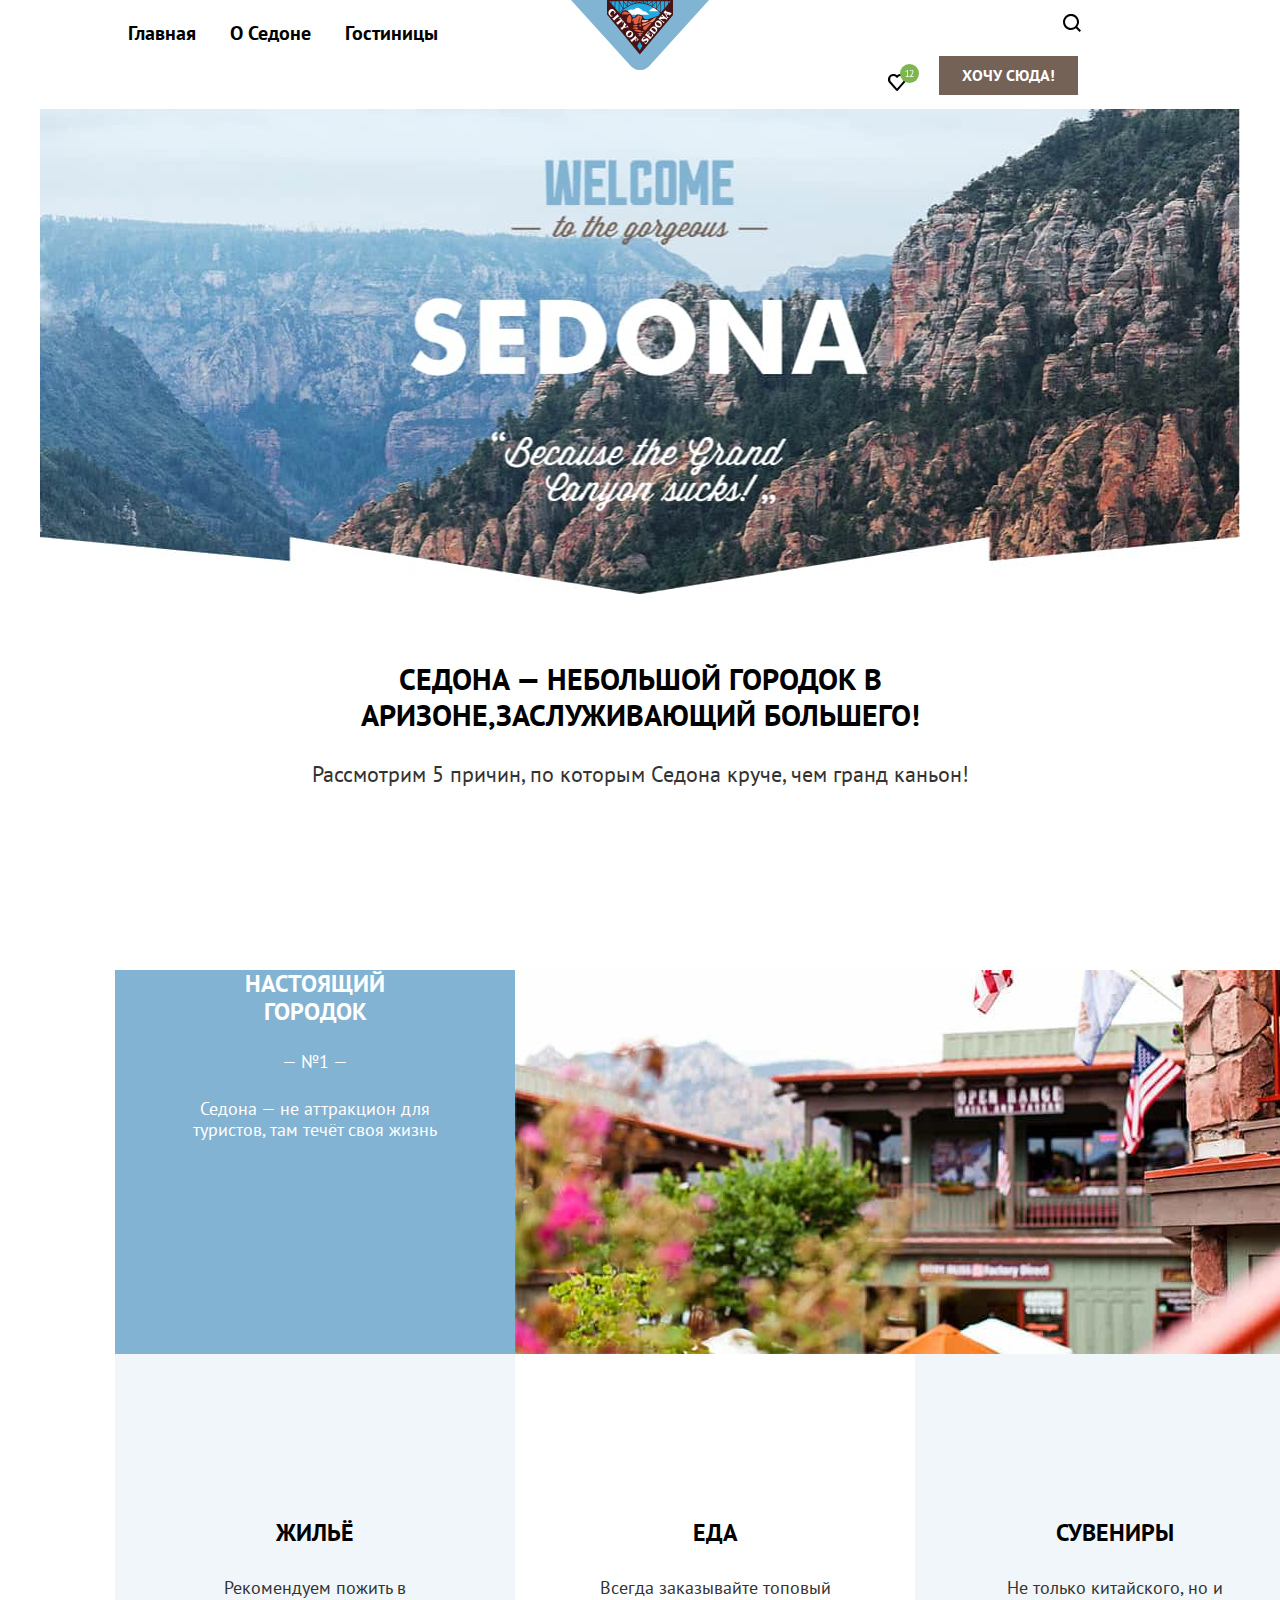
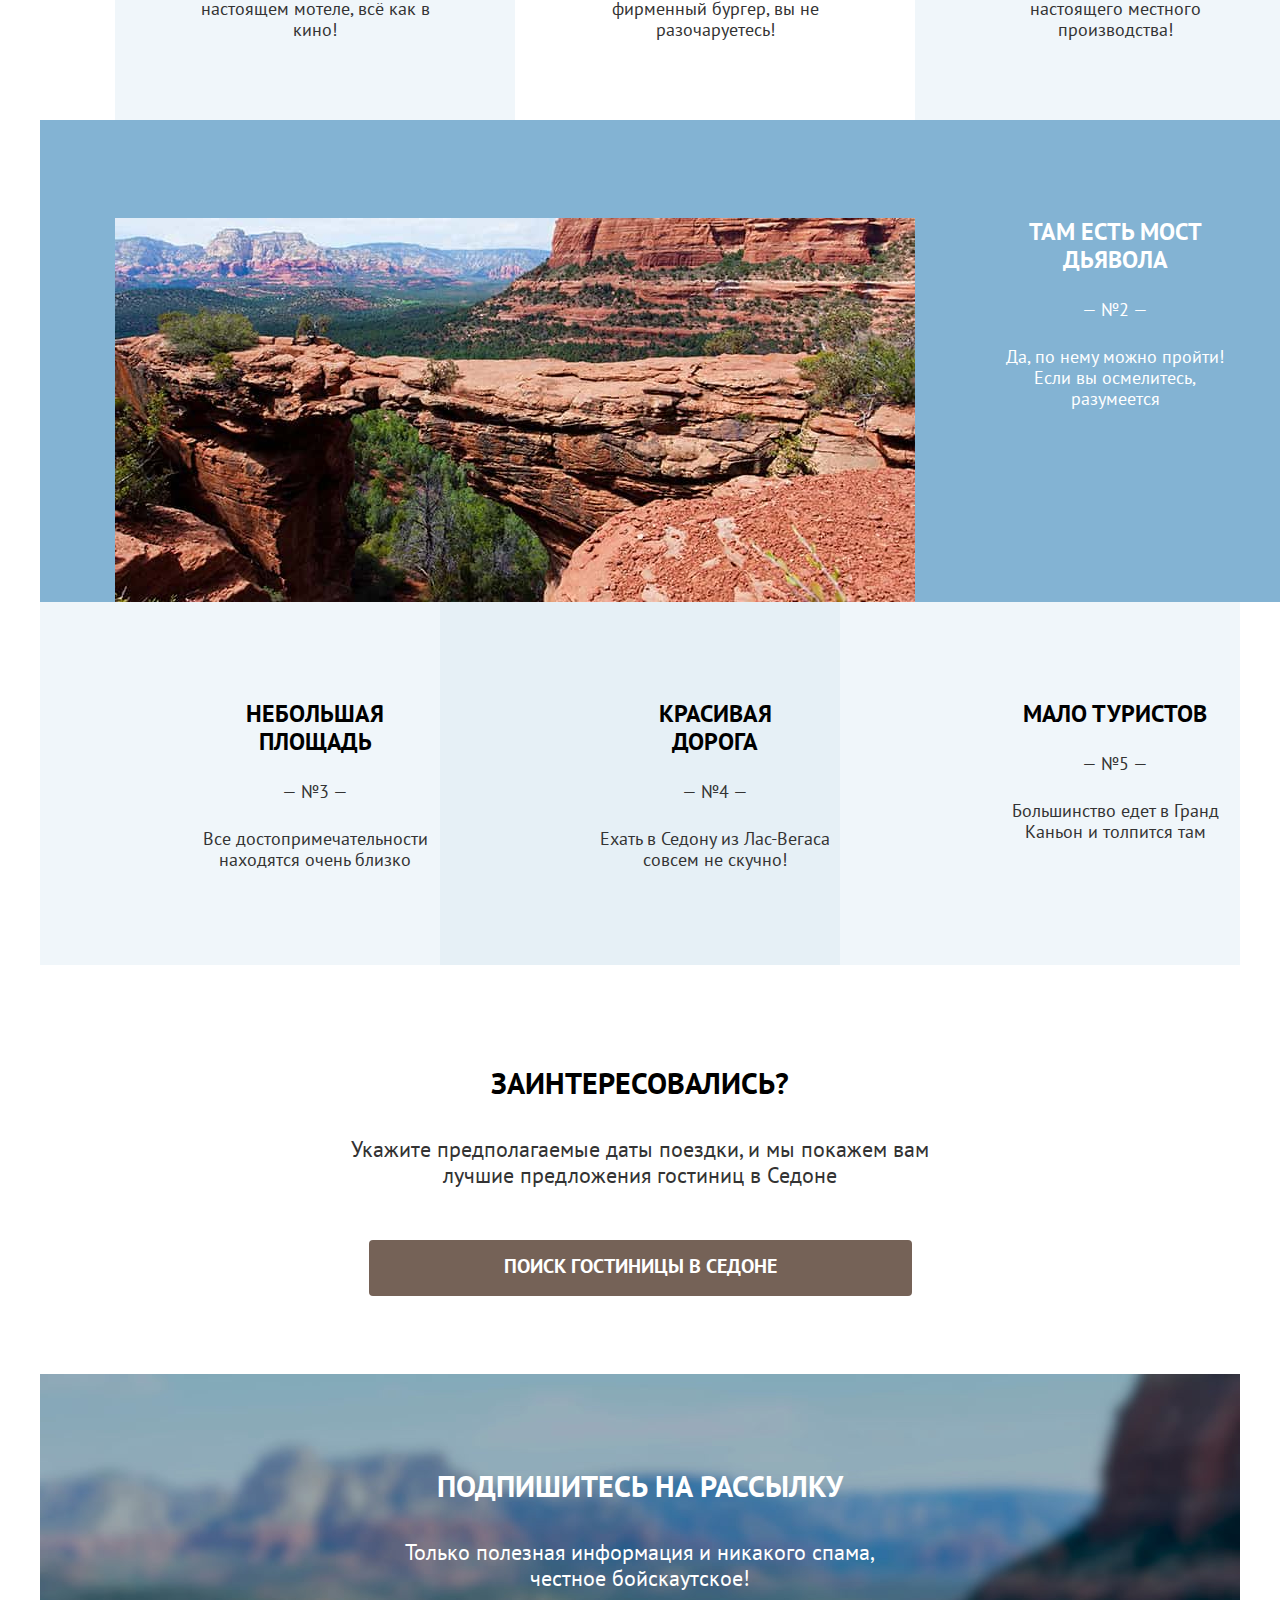
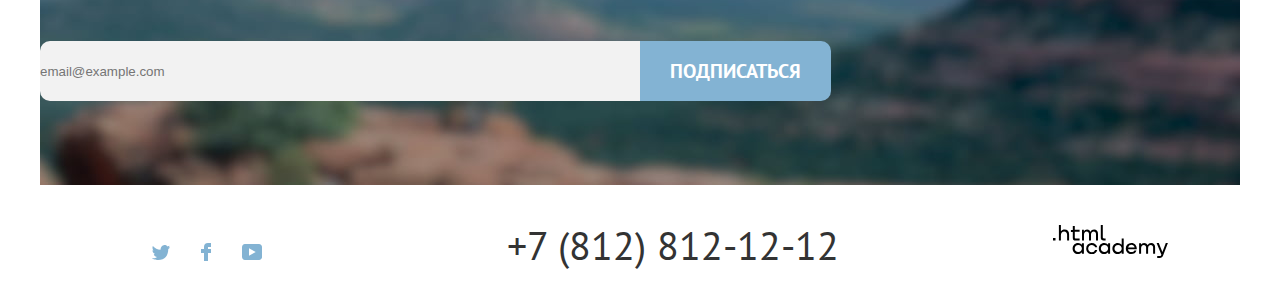
==== commit cfb0bdba: "Попытки" ====
--- a/index.html
+++ b/index.html
@@ -51,7 +51,7 @@
        <h1 class="visually-hidden">Седона</h1>
        <img class="welcome-image" src="img/index/Group 3.jpg" alt="Welcome Sedona" width="1200" height="485">
      </div>
-     
+
      <section class="appeal">
        <h2 class="appeal-title">Седона — небольшой городок в Аризоне,заслуживающий большего!</h2>
        <p class="appeal-text">Рассмотрим 5 причин, по которым Седона круче, чем гранд каньон!</p>
@@ -78,36 +78,30 @@
          <ul class="reason-extra-list">
            <div class="reason-block">
            <li class="reason-extra-item light-shade">
-             <div class="reason-block-text">
              <h2 class="reason-extra-title housing">
                Жильё
              </h2>
              <p class="reason-extra-text">
                Рекомендуем пожить в настоящем мотеле, всё как в кино!
              </p>
-             </div>
            </li>
 
            <li class="reason-extra-item eat">
-             <div class="reason-block-text">
              <h2 class="reason-extra-title">
                Еда
              </h2>
              <p class="reason-extra-text">
                Всегда заказывайте топовый фирменный бургер, вы не разочаруетесь!
              </p>
-             </div>
            </li>
 
            <li class="reason-extra-item light-shade souvenirs">
-             <div class="reason-block-text">
              <h2 class="reason-extra-title">
                Сувениры
              </h2>
              <p class="reason-extra-text">
                Не только китайского, но и настоящего местного производства!
              </p>
-           </div>
            </li>
          </div>
          </ul>
--- a/css/style.css
+++ b/css/style.css
@@ -87,7 +87,8 @@
 }
 
 .logo-link{
-  margin: 0 auto;
+  margin: 0 531px;
+  position: absolute;
 }
 
 .user-list{
@@ -150,14 +151,21 @@
   text-align: center;
 }
 
+.reason-list{
+  margin: 0;
+  padding: 0;
+}
+
 .reason-item{
   text-align: center;
+  width: 250px;
+  padding: 0 75px;
+  padding-top: 98px;
 }
 
 .reason-title{
   margin: 0 auto;
-  padding-top: 98px;
-  padding-bottom: 25px;
+  margin-bottom: 25px;
   font-family: PT Sans;
   font-style: normal;
   font-weight: bold;
@@ -193,10 +201,12 @@
   color: #fff;
   background-color: #83B3D3;
   display: flex;
+  width: 1200px;
 }
 
 .reason-block-text{
-  width: 400px;
+  width: 250px;
+  padding: 0 75px;
 }
 
 .reason-block{
@@ -211,14 +221,22 @@
   background-color: rgba(131, 179, 211, 0.2);
 }
 
+.reason-extra-list{
+  margin: 0;
+  padding: 0;
+  width: 1200px;
+}
+
 .reason-extra-item{
   text-align: center;
+  width: 400px;
+  padding-top: 165px;
+  padding-bottom: 80px;
 }
 
 .reason-extra-title{
   margin: 0 auto;
-  padding-top: 165px;
-  padding-bottom: 30px;
+  margin-bottom: 30px;
   font-family: PT Sans;
   font-style: normal;
   font-weight: bold;
@@ -230,7 +248,6 @@
 
 .reason-extra-text{
   margin: 0 auto;
-  padding-bottom: 80px;
   width: 250px;
 }
 
@@ -353,7 +370,7 @@
   color: #fff;
   background-color: #444;
   background-image: url(../img/hotel/catalog-background.jpg);
-  background-size: 100% auto;
+  background-size: 100%;
   background-repeat: no-repeat;
 }
 
@@ -375,6 +392,8 @@
 }
 
 .breadcrumbs{
+  margin: 0;
+  padding-bottom: 45px;
   display: flex;
   padding-inline-start: 0;
 }
@@ -395,9 +414,21 @@
   justify-content: space-between;
 }
 
+.option-filter-group{
+  margin: 0;
+  padding: 0;
+  border: 0;
+}
+
+.option-filter-list{
+  padding: 0;
+  width: 150px;
+}
+
 .sorting-block{
   display: flex;
   justify-content: space-between;
+  align-items: center;
 }
 
 .services-title{
@@ -406,7 +437,10 @@
 }
 
 .select-control{
-  width: 290px;
+  width: 160px;
+  height: 48px;
+  border-color: #E5E5E5;
+  border-top-left-radius: 4px;
 }
 
 .services-options-list{
@@ -416,7 +450,14 @@
 }
 
 .services-options-item{
-  padding-left: 8px;
+  margin-right: 8px;
+  padding: 17px 16px;
+  border: solid #E5E5E5;
+  border-radius: 4px;
+}
+
+.services-options-item:hover{
+  border-color: #000;
 }
 
 .services-card{
@@ -424,6 +465,21 @@
   justify-content: space-between;
   margin: 0 auto;
   width: 1056px;
+}
+
+.card-info{
+  display: flex;
+}
+
+.card-block{
+  display: flex;
+  flex-direction: column;
+  justify-content: flex-start;
+}
+
+.services-card-image{
+  margin-top: 31px;
+  margin-right: 36px;
 }
 
 .option-filter-title{
@@ -437,6 +493,12 @@
 
 .option-filter-item{
   list-style-type:
+}
+
+.services-control{
+  width: 287px;
+  height: 48px;
+  border-color: #E5E5E5;
 }
 
 .control-label{
@@ -452,6 +514,12 @@
   font-weight: normal;
   font-size: 18px;
   line-height: 23px;
+  border-top: solid #E5E5E5 1px;
+  padding: 30px 0;
+}
+
+.services-card-list:last-child{
+  border-top: solid #E5E5E5 1px;
 }
 
 .services-title{
@@ -473,13 +541,36 @@
   color: #000;
 }
 
+.card-info-block{
+  display: flex;
+  justify-content: space-between;
+}
+
+.rating{
+  display: flex;
+  flex-direction: column;
+  justify-content: space-between;
+}
+
+.stars{
+  margin-top: 34px;
+}
+
+.rating-text{
+  background-color: #F2F2F2;
+}
+
 .button{
+  display: inline;
   color: #fff;
   background-color: #83B3D3;
   font-size: 16px;
   line-height: 21px;
   text-transform: uppercase;
   padding: 9px 30px 10px 30px;
+  border-radius: 4px;
+  border: 0;
+  font-weight: bold;
 }
 
 .button-green{
@@ -519,10 +610,12 @@
 }
 
 .button-subscribe{
+  height: 60px;
   font-family: PT Sans;
   font-size: 20px;
   line-height: 26px;
   text-transform: uppercase;
+  border-radius: 0 10px 10px 0;
 }
 
 .button-option{
@@ -534,6 +627,17 @@
   text-transform: uppercase;
 }
 
+.button-detail{
+  margin-right: 8px;
+  height: 18px;
+  width: 151px;
+}
+
+.button-favorites{
+  height: 37px;
+  width: 160px;
+}
+
 .button-load-more-block{
   display: flex;
 }
@@ -547,6 +651,8 @@
   line-height: 26px;
   text-transform: uppercase;
   padding: 19px 240px 19px 240px;
+  border-top: solid #E5E5E5 1px;
+  border-bottom: solid #E5E5E5 1px;
 }
 
 .pagination{
@@ -555,10 +661,14 @@
   margin: 0 auto;
   padding-top: 30px;
   width: 1056px;
+  border-top: solid #E5E5E5 1px;
 }
 
 .pagination-list{
   display: flex;
+  margin: 0;
+  padding: 0;
+  align-items: center;
 }
 
 .pagination-item{
@@ -568,9 +678,29 @@
   background-color: #83B3D3;
   width: 55px;
   text-align: center;
+  border-radius: 4px;
 }
 
 .pagination-active{
   color: #000;
   background-color: #fff;
 }
+
+.newsletter-email{
+  margin: 0;
+  padding: 0;
+}
+
+.newsletter-form{
+  display: flex;
+
+}
+
+.field{
+  padding: 0;
+  width: 600px;
+  height: 60px;
+  border: 0;
+  border-radius: 10px 0 0 10px;
+  background-color: #F2F2F2;
+}
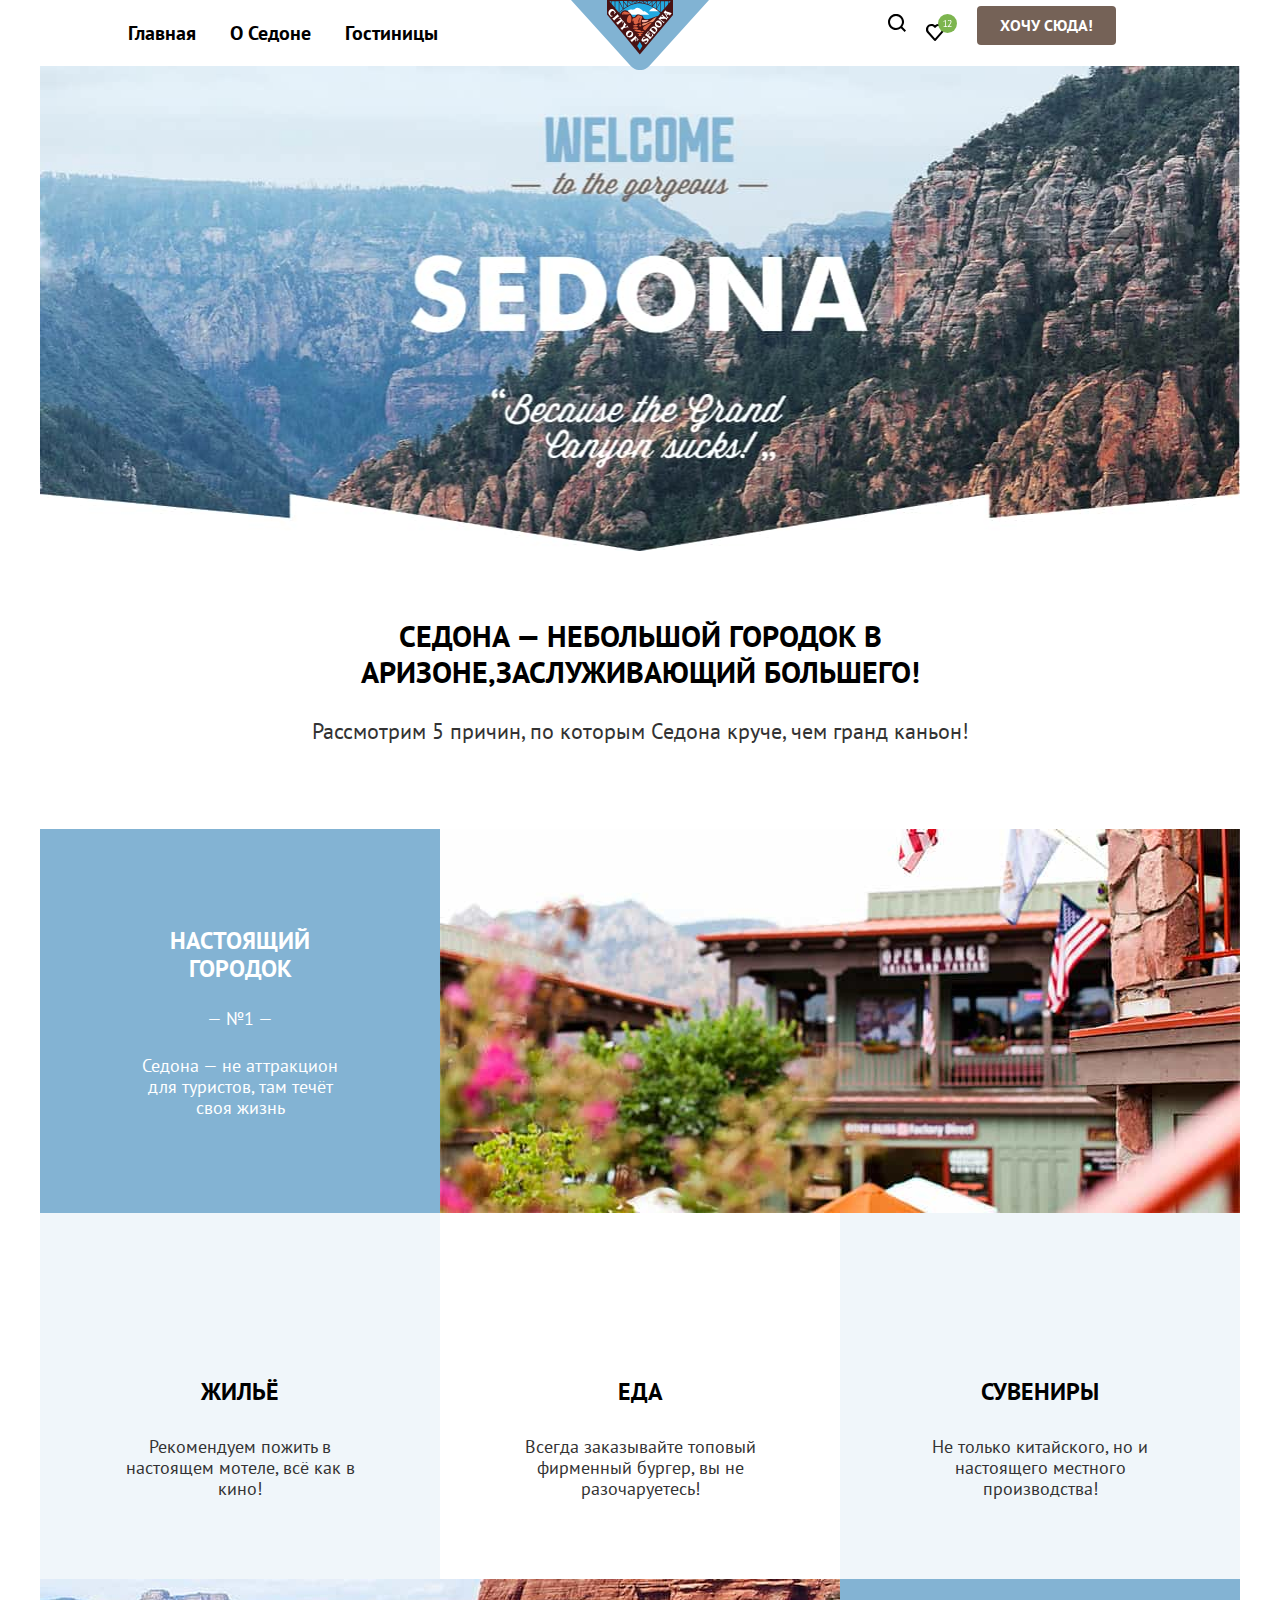
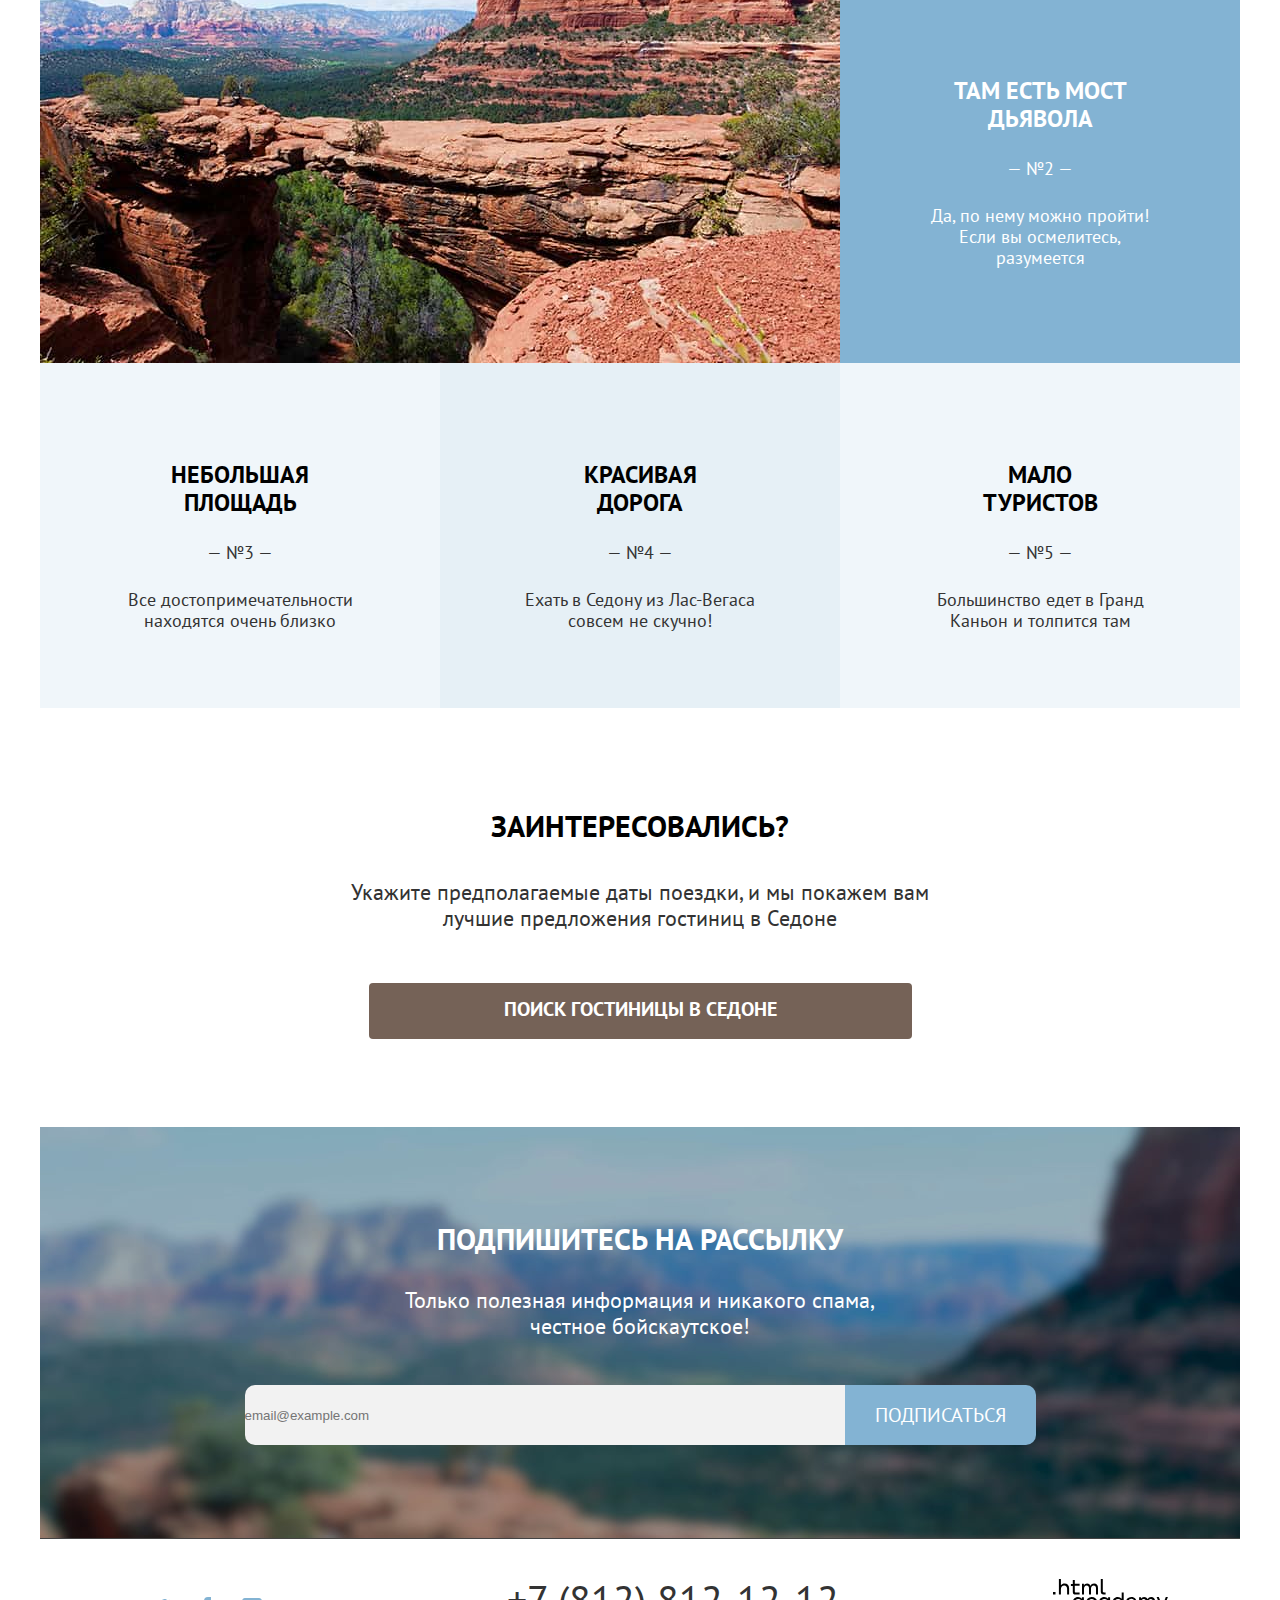
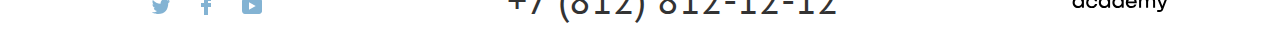
==== commit 359958ab: "правки в index" ====
--- a/index.html
+++ b/index.html
@@ -27,7 +27,7 @@
          <img class="logo" src="img/sedona-logo.svg" alt="Логотип Седона">
        </a>
        <ul class="user-list">
-         <li class="user-list user-list-item">
+         <li class="user-list-item">
            <a class="user-list-link" href="#">
              <img src="img/search.svg" alt="Поиск">
            </a>
@@ -69,7 +69,7 @@
              — №1 —
            </p>
            <p class="reason-text">
-             Седона — не аттракцион для туристов, там течёт своя жизнь
+             Седона — не аттракцион <br>для туристов, там течёт <br>своя жизнь
            </p>
          </div>
            <img src="img/index/photo-1.jpg" alt="Город Седона" width="800" height="384">
@@ -158,7 +158,7 @@
        <li class="reason-item light-shade">
          <div class="reason-block-text">
          <h2 class="reason-title">
-           Мало туристов
+           Мало <br>туристов
          </h2>
          <p class="reason-number">
            — №5 —
--- a/css/style.css
+++ b/css/style.css
@@ -38,9 +38,6 @@
 li{
   list-style-type: none;
 }
-footer{
-  padding-top: 90px;
-}
 
 .visually-hidden{
   position: absolute;
@@ -56,13 +53,13 @@
 .nav{
   display: flex;
   justify-content: space-between;
-  width: 1200px;
-  margin: 0 auto;
+  margin: 0 auto;
+  padding-left: 71px;
+  padding-right: 72px;
 }
 
 .nav-list{
   margin: 0;
-  margin-left: 71px;
   margin-right: 50px;
   padding: 0;
   width: 410px;
@@ -87,14 +84,13 @@
 }
 
 .logo-link{
-  margin: 0 531px;
+  margin: 0 460px;
   position: absolute;
 }
 
 .user-list{
   margin: 0;
   margin-left: 169px;
-  margin-right: 72px;
   padding: 0;
   width: 290px;
   display: flex;
@@ -115,7 +111,6 @@
 
 .welcome{
   margin: 0 auto;
-  margin-bottom: 63px;
   background-color: #fff;
   background-image: url(../img/index/background-top.jpg);
   background-size: 100% auto;
@@ -124,10 +119,15 @@
   text-align: center;
 }
 
+.appeal{
+  padding-top: 63px;
+  padding-bottom: 80px;
+}
+
 .appeal-title{
   margin: 0 auto;
   padding: 0;
-  padding-bottom: 23px;
+  margin-bottom: 23px;
   font-family: PT Sans;
   font-style: normal;
   font-weight: bold;
@@ -142,7 +142,6 @@
 .appeal-text{
   margin: 0 auto;
   padding: 0;
-  padding-bottom: 80px;
   font-family: PT Sans;
   font-style: normal;
   font-weight: normal;
@@ -158,9 +157,6 @@
 
 .reason-item{
   text-align: center;
-  width: 250px;
-  padding: 0 75px;
-  padding-top: 98px;
 }
 
 .reason-title{
@@ -178,7 +174,7 @@
 
 .reason-number{
   margin: 0 auto;
-  padding-bottom: 26px;
+  margin-bottom: 26px;
   font-family: PT Sans;
   font-style: normal;
   font-weight: normal;
@@ -189,7 +185,6 @@
 
 .reason-text{
   margin: 0 auto;
-  padding-bottom: 95px;
   max-width: 250px;
 }
 
@@ -206,7 +201,7 @@
 
 .reason-block-text{
   width: 250px;
-  padding: 0 75px;
+  padding: 98px 75px 77px;
 }
 
 .reason-block{
@@ -254,12 +249,13 @@
 .trip{
   text-align: center;
   margin: 0 auto;
-  margin-top: 100px;
+  padding-top: 100px;
+  padding-bottom: 100px;
 }
 
 .trip-title{
   margin: 0 auto;
-  padding-bottom: 35px;
+  margin-bottom: 35px;
   font-family: PT Sans;
   font-style: normal;
   font-weight: bold;
@@ -271,7 +267,7 @@
 
 .trip-text{
   margin: 0 auto;
-  padding-bottom: 60px;
+  margin-bottom: 60px;
   text-align: center;
   font-family: PT Sans;
   font-style: normal;
@@ -282,6 +278,8 @@
 }
 
 .subscribe-index{
+  padding-top: 94px;
+  padding-bottom: 94px;
   margin: 0 auto;
   color: #fff;
   background-color: #444;
@@ -289,20 +287,24 @@
   background-size: 100% auto;
   background-repeat: no-repeat;
   width: 1200px;
-  height: 411px;
-  text-align: center;
+  text-align: center;
+  display: flex;
+  flex-direction: column;
 }
 
 .subscribe{
   margin: 0 auto;
+  padding-top: 90px;
   padding-bottom: 135px;
   width: 800px;
   text-align: center;
+  display: flex;
+  flex-direction: column;
 }
 
 .subscribe-title{
   margin: 0 auto;
-  padding-bottom: 35px;
+  margin-bottom: 35px;
   font-family: PT Sans;
   font-style: normal;
   font-weight: bold;
@@ -314,8 +316,7 @@
 
 .subscribe-index-title{
   margin: 0 auto;
-  padding-top: 94px;
-  padding-bottom: 35px;
+  margin-bottom: 30px;
   font-family: PT Sans;
   font-style: normal;
   font-weight: bold;
@@ -327,7 +328,7 @@
 
 .subscribe-text{
   margin: 0 auto;
-  padding-bottom: 50px;
+  margin-bottom: 46px;
   font-family: PT Sans;
   font-style: normal;
   font-weight: normal;
@@ -422,7 +423,7 @@
 
 .option-filter-list{
   padding: 0;
-  width: 150px;
+  padding-top: 30px;
 }
 
 .sorting-block{
@@ -432,6 +433,7 @@
 }
 
 .services-title{
+  margin: 0 auto;
   width: 338px;
   margin-left: 71px;
 }
@@ -444,6 +446,7 @@
 }
 
 .services-options-list{
+  margin: 0 auto;
   display: flex;
   width: 160px;
   margin-right: 72px;
@@ -460,26 +463,28 @@
   border-color: #000;
 }
 
+.services-card-list{
+  margin: 0;
+  margin-left: 127px;
+  margin-right: 17px;
+  padding: 0;
+}
+
 .services-card{
   display: flex;
+  margin: 0 auto;
+  width: 1056px;
+}
+
+.card-content{
+  padding-left: 37px;
+  display: flex;
   justify-content: space-between;
-  margin: 0 auto;
-  width: 1056px;
-}
-
-.card-info{
-  display: flex;
-}
-
-.card-block{
-  display: flex;
-  flex-direction: column;
-  justify-content: flex-start;
-}
-
-.services-card-image{
-  margin-top: 31px;
-  margin-right: 36px;
+  width: 839px;
+}
+
+.card-content-text{
+  display: column;
 }
 
 .option-filter-title{
@@ -488,11 +493,6 @@
   font-weight: bold;
   font-size: 20px;
   line-height: 26px;
-  color: #000;
-}
-
-.option-filter-item{
-  list-style-type:
 }
 
 .services-control{
@@ -509,6 +509,7 @@
 }
 
 .services-card-item{
+  padding: 30px 0;
   font-family: PT Sans;
   font-style: normal;
   font-weight: normal;
@@ -518,10 +519,6 @@
   padding: 30px 0;
 }
 
-.services-card-list:last-child{
-  border-top: solid #E5E5E5 1px;
-}
-
 .services-title{
   font-family: PT Sans;
   font-style: normal;
@@ -533,6 +530,7 @@
 }
 
 .services-card-title{
+  margin: 0;
   font-family: PT Sans;
   font-style: normal;
   font-weight: bold;
@@ -541,19 +539,18 @@
   color: #000;
 }
 
-.card-info-block{
+.card-info{
+  display: flex;
+}
+
+.card-content-text-info{
   display: flex;
   justify-content: space-between;
-}
-
-.rating{
-  display: flex;
-  flex-direction: column;
-  justify-content: space-between;
-}
-
-.stars{
-  margin-top: 34px;
+  width: 235px;
+}
+
+.rating-stars{
+  padding-bottom: 63px;
 }
 
 .rating-text{
@@ -568,9 +565,8 @@
   line-height: 21px;
   text-transform: uppercase;
   padding: 9px 30px 10px 30px;
+  height: max-content;
   border-radius: 4px;
-  border: 0;
-  font-weight: bold;
 }
 
 .button-green{
@@ -588,6 +584,7 @@
   text-align: center;
   text-transform: uppercase;
   padding: 9px 23px 10px 23px;
+  border-radius: 4px;
 }
 
 .button-reset{
@@ -616,6 +613,7 @@
   line-height: 26px;
   text-transform: uppercase;
   border-radius: 0 10px 10px 0;
+  border: 0;
 }
 
 .button-option{
@@ -626,6 +624,7 @@
   line-height: 21px;
   text-transform: uppercase;
 }
+
 
 .button-detail{
   margin-right: 8px;
@@ -672,6 +671,7 @@
 }
 
 .pagination-item{
+  border-radius: 4px;
   margin-right: 8px;
   padding: 17px 0;
   color: #fff;
@@ -693,6 +693,7 @@
 
 .newsletter-form{
   display: flex;
+  margin: 0 auto;
 
 }
 
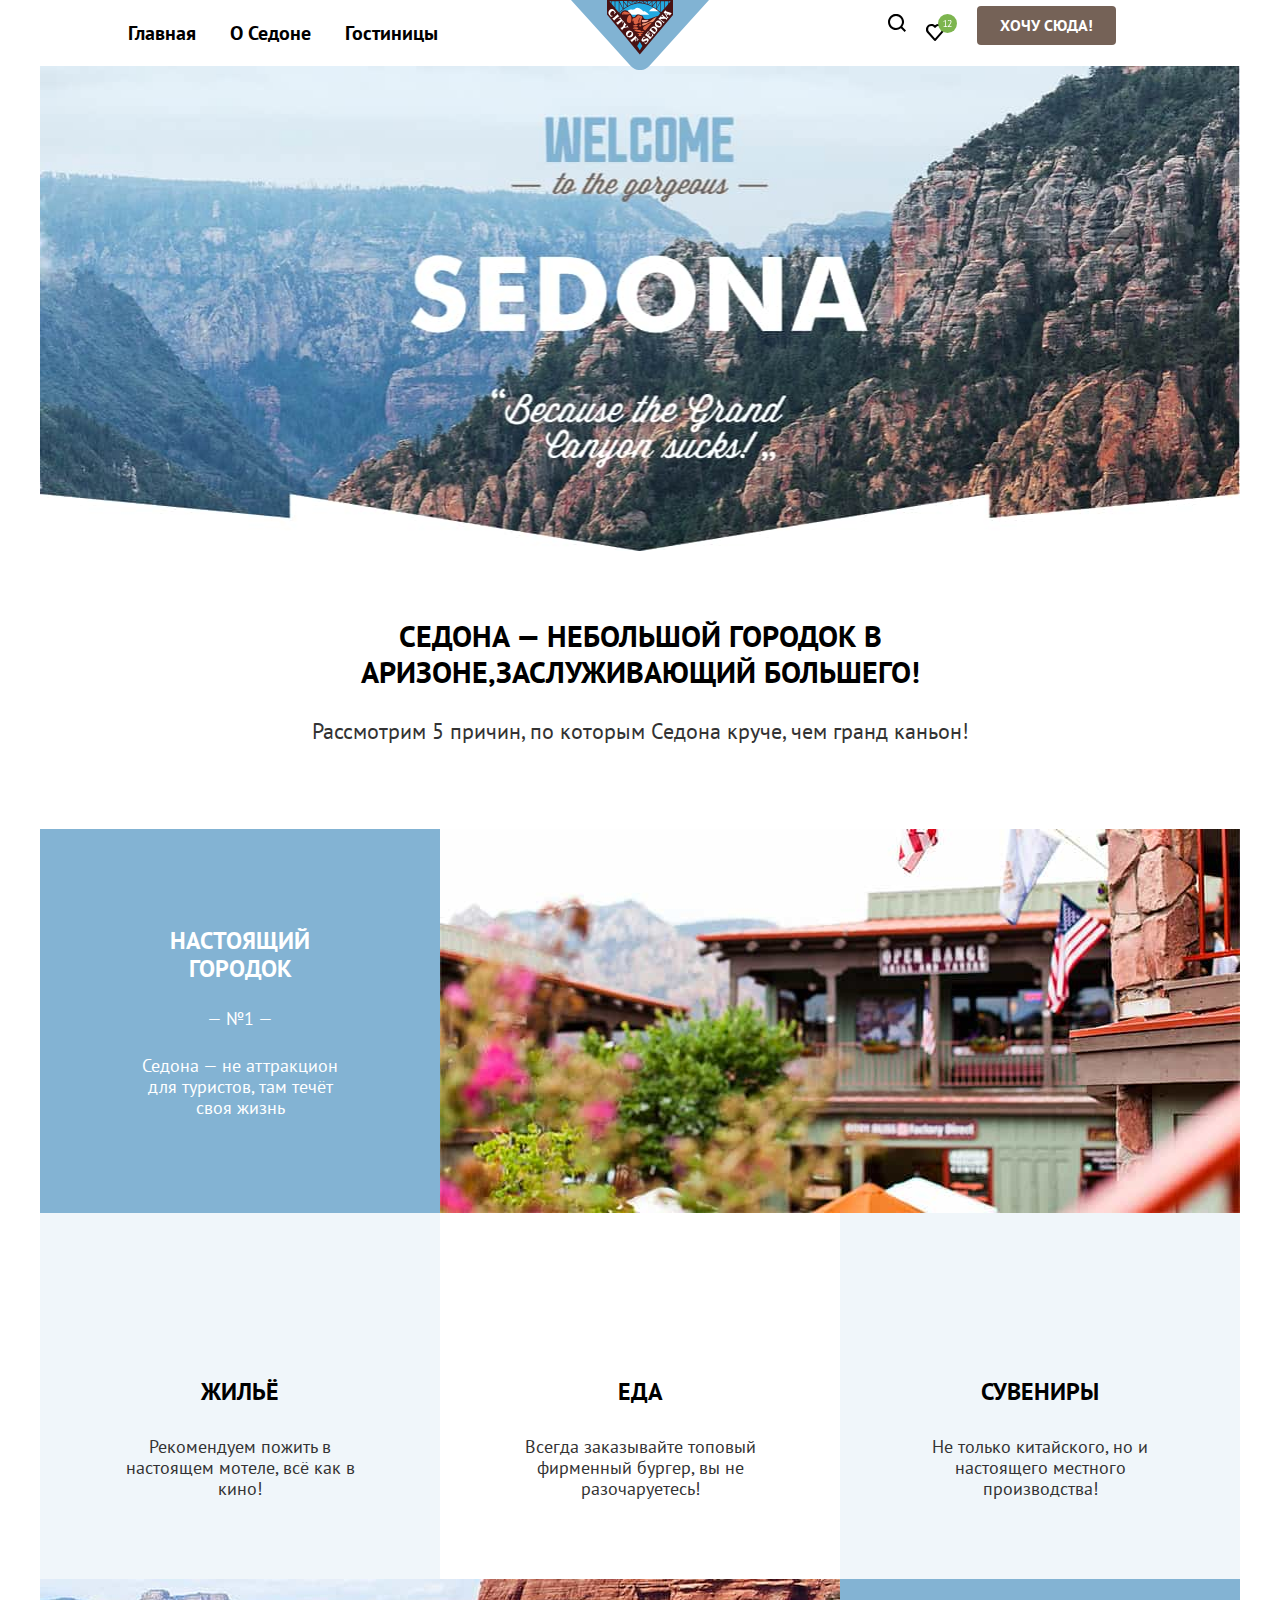
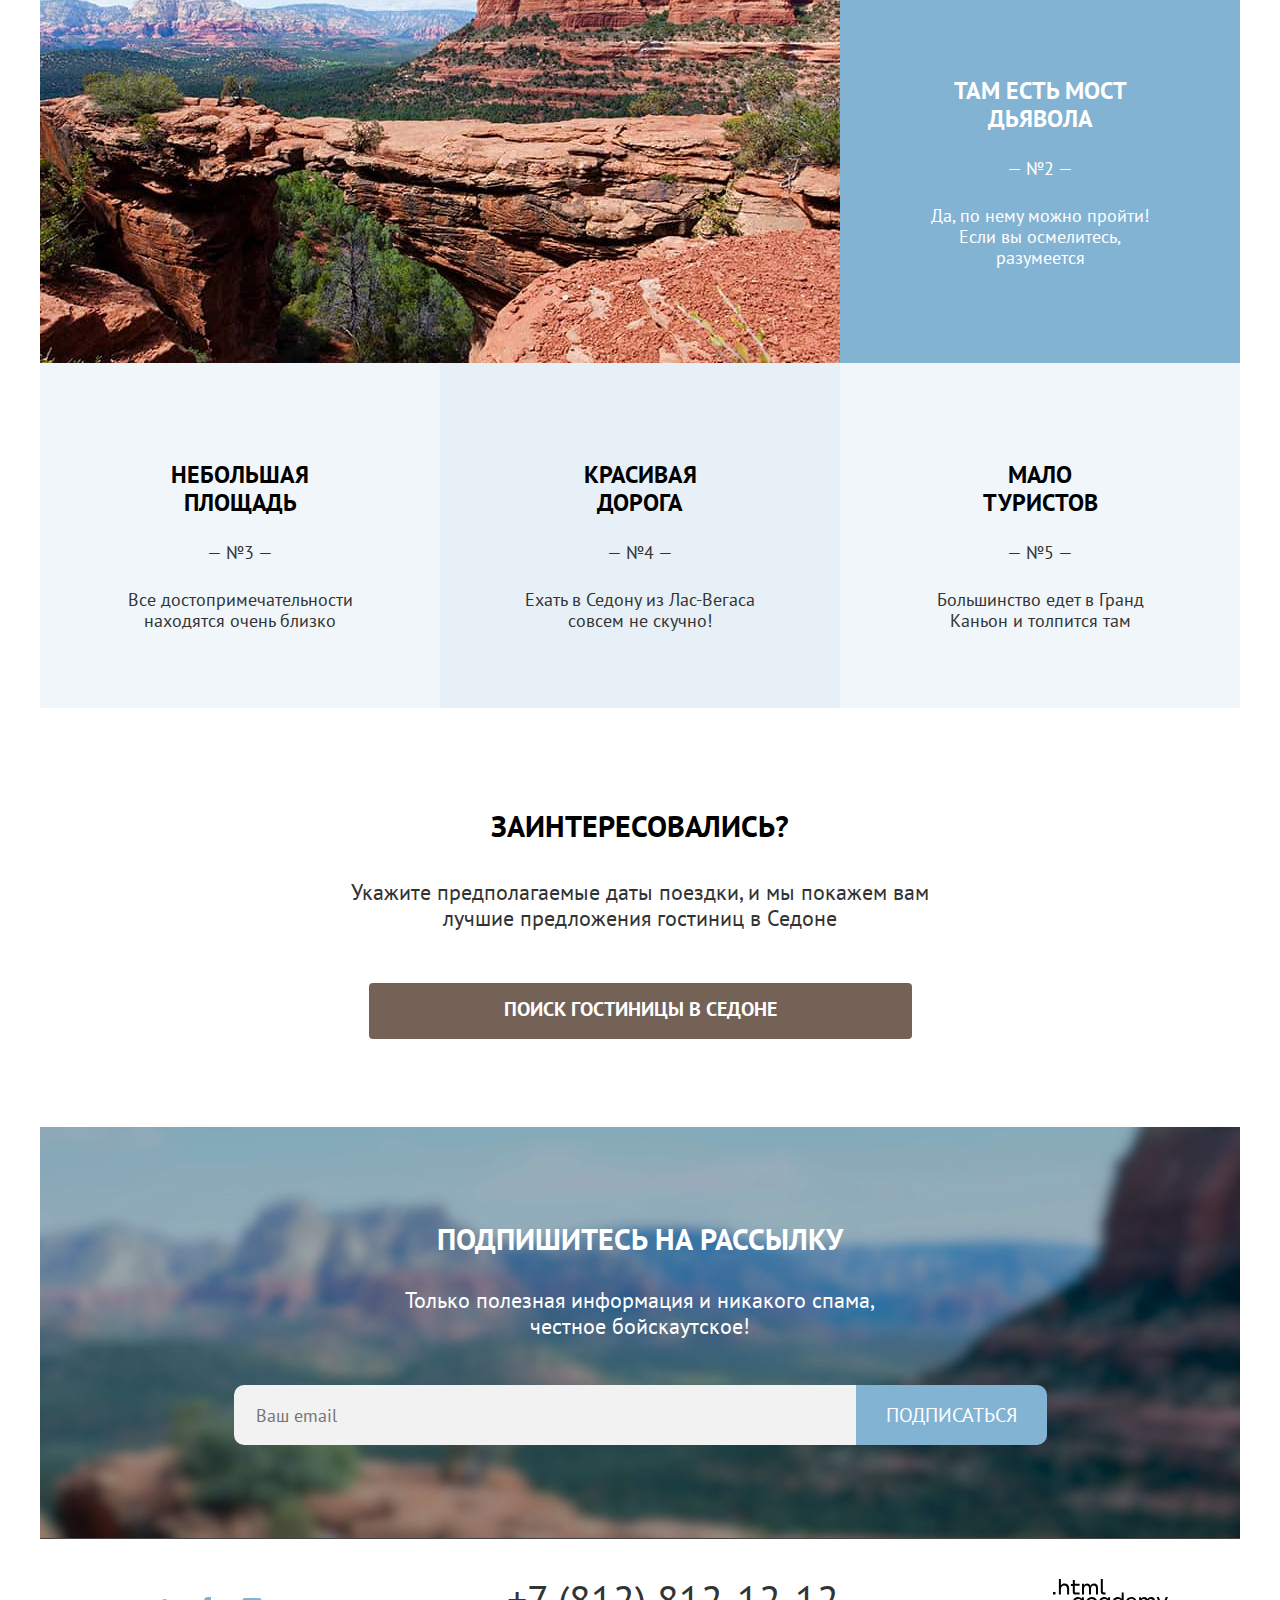
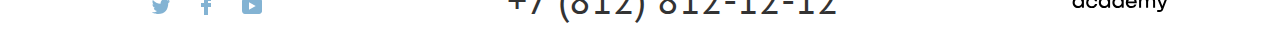
==== commit 2b2852f1: "Доработки 1" ====
--- a/index.html
+++ b/index.html
@@ -197,7 +197,7 @@
            <label class="visually-hidden" for="newsletter-email">
              Email
            </label>
-           <input class="field" placeholder="email@example.com" type="email" name="newsletter-email" id="newsletter-email" required>
+           <input class="field" placeholder="Ваш email" type="email" name="newsletter-email" id="newsletter-email" required>
          </p>
          <button class="button newsletter-button button-subscribe" type="submit">
            <span class="subscribe-button">Подписаться</span>
--- a/css/style.css
+++ b/css/style.css
@@ -394,13 +394,13 @@
 
 .breadcrumbs{
   margin: 0;
-  padding-bottom: 45px;
+  margin-bottom: 45px;
   display: flex;
   padding-inline-start: 0;
 }
 
 .breadcrumbs-item{
-  padding-right: 26px;
+  margin-right: 26px;
 }
 
 .breadcrumbs-link{
@@ -415,27 +415,56 @@
   justify-content: space-between;
 }
 
+.option-filter-block{
+  display: flex;
+  justify-content: space-between;
+  width: 367px
+}
+
 .option-filter-group{
   margin: 0;
   padding: 0;
   border: 0;
 }
 
+.option-input-block{
+  display: flex;
+  border: solid #fff 1px;
+  border-radius: 4px;
+}
+
+.option-filter-input{
+  width: 143px;
+  height: 48px;
+  background-color: transparent;
+  border: solid #fff 1px;
+}
+
+.button-option-block{
+  margin-left: 81px;
+  display: flex;
+  flex-direction: column;
+  align-self: flex-end;
+}
+
 .option-filter-list{
-  padding: 0;
-  padding-top: 30px;
+  margin: 0;
+  padding: 0;
+  margin-top: 30px;
 }
 
 .sorting-block{
   display: flex;
-  justify-content: space-between;
   align-items: center;
+  padding-top: 44px;
+  padding-bottom: 42px;
+  width: 1057px;
+  margin: 0 auto;
 }
 
 .services-title{
-  margin: 0 auto;
+  margin: 0;
   width: 338px;
-  margin-left: 71px;
 }
 
 .select-control{
@@ -446,10 +475,10 @@
 }
 
 .services-options-list{
-  margin: 0 auto;
+  margin: 0;
+  padding: 0;
   display: flex;
   width: 160px;
-  margin-right: 72px;
 }
 
 .services-options-item{
@@ -464,9 +493,7 @@
 }
 
 .services-card-list{
-  margin: 0;
-  margin-left: 127px;
-  margin-right: 17px;
+  margin: 0 auto;
   padding: 0;
 }
 
@@ -477,7 +504,7 @@
 }
 
 .card-content{
-  padding-left: 37px;
+  margin-left: 37px;
   display: flex;
   justify-content: space-between;
   width: 839px;
@@ -499,6 +526,8 @@
   width: 287px;
   height: 48px;
   border-color: #E5E5E5;
+  margin-left: 190px;
+  margin-right: 81px;
 }
 
 .control-label{
@@ -519,6 +548,10 @@
   padding: 30px 0;
 }
 
+.services-card-photo{
+  margin-top: 8px;
+}
+
 .services-title{
   font-family: PT Sans;
   font-style: normal;
@@ -549,8 +582,18 @@
   width: 235px;
 }
 
+.button-block-card{
+  margin-top: 31px;
+}
+
+.rating{
+  display: flex;
+  flex-direction: column;
+}
+
 .rating-stars{
-  padding-bottom: 63px;
+  margin: 0 auto;
+  margin-bottom: 63px;
 }
 
 .rating-text{
@@ -567,6 +610,7 @@
   padding: 9px 30px 10px 30px;
   height: max-content;
   border-radius: 4px;
+  border: 0;
 }
 
 .button-green{
@@ -589,6 +633,8 @@
 
 .button-reset{
   background-color: transparent;
+  border: 0;
+  text-transform: none;
 }
 
 .button-brown{
@@ -604,6 +650,7 @@
   line-height: 36px;
   padding: 13px 135px 17px 135px;
   text-transform: uppercase;
+  border: 0;
 }
 
 .button-subscribe{
@@ -623,6 +670,7 @@
   font-size: 16px;
   line-height: 21px;
   text-transform: uppercase;
+  border: 0;
 }
 
 
@@ -704,4 +752,10 @@
   border: 0;
   border-radius: 10px 0 0 10px;
   background-color: #F2F2F2;
-}
+  font-family: PT Sans;
+  font-style: normal;
+  font-weight: normal;
+  font-size: 18px;
+  line-height: 26px;
+  padding-left: 22px;
+}
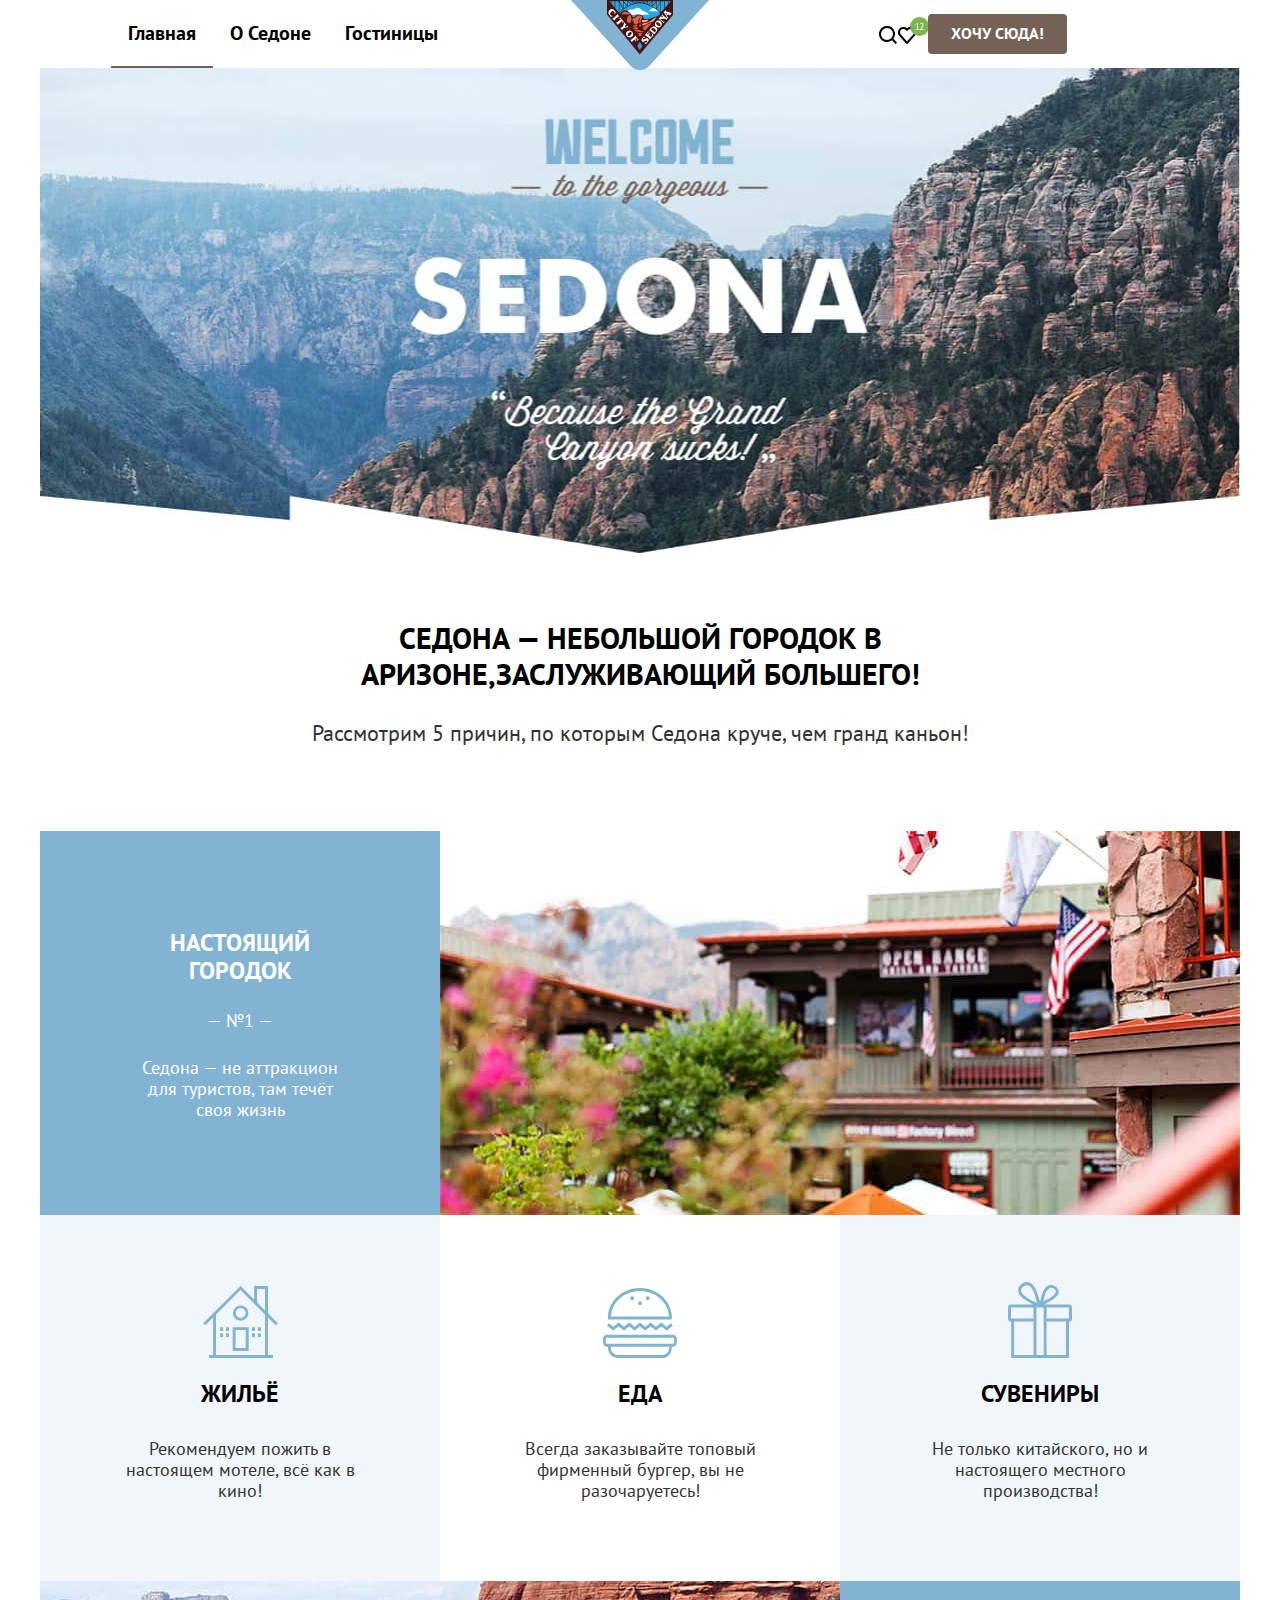
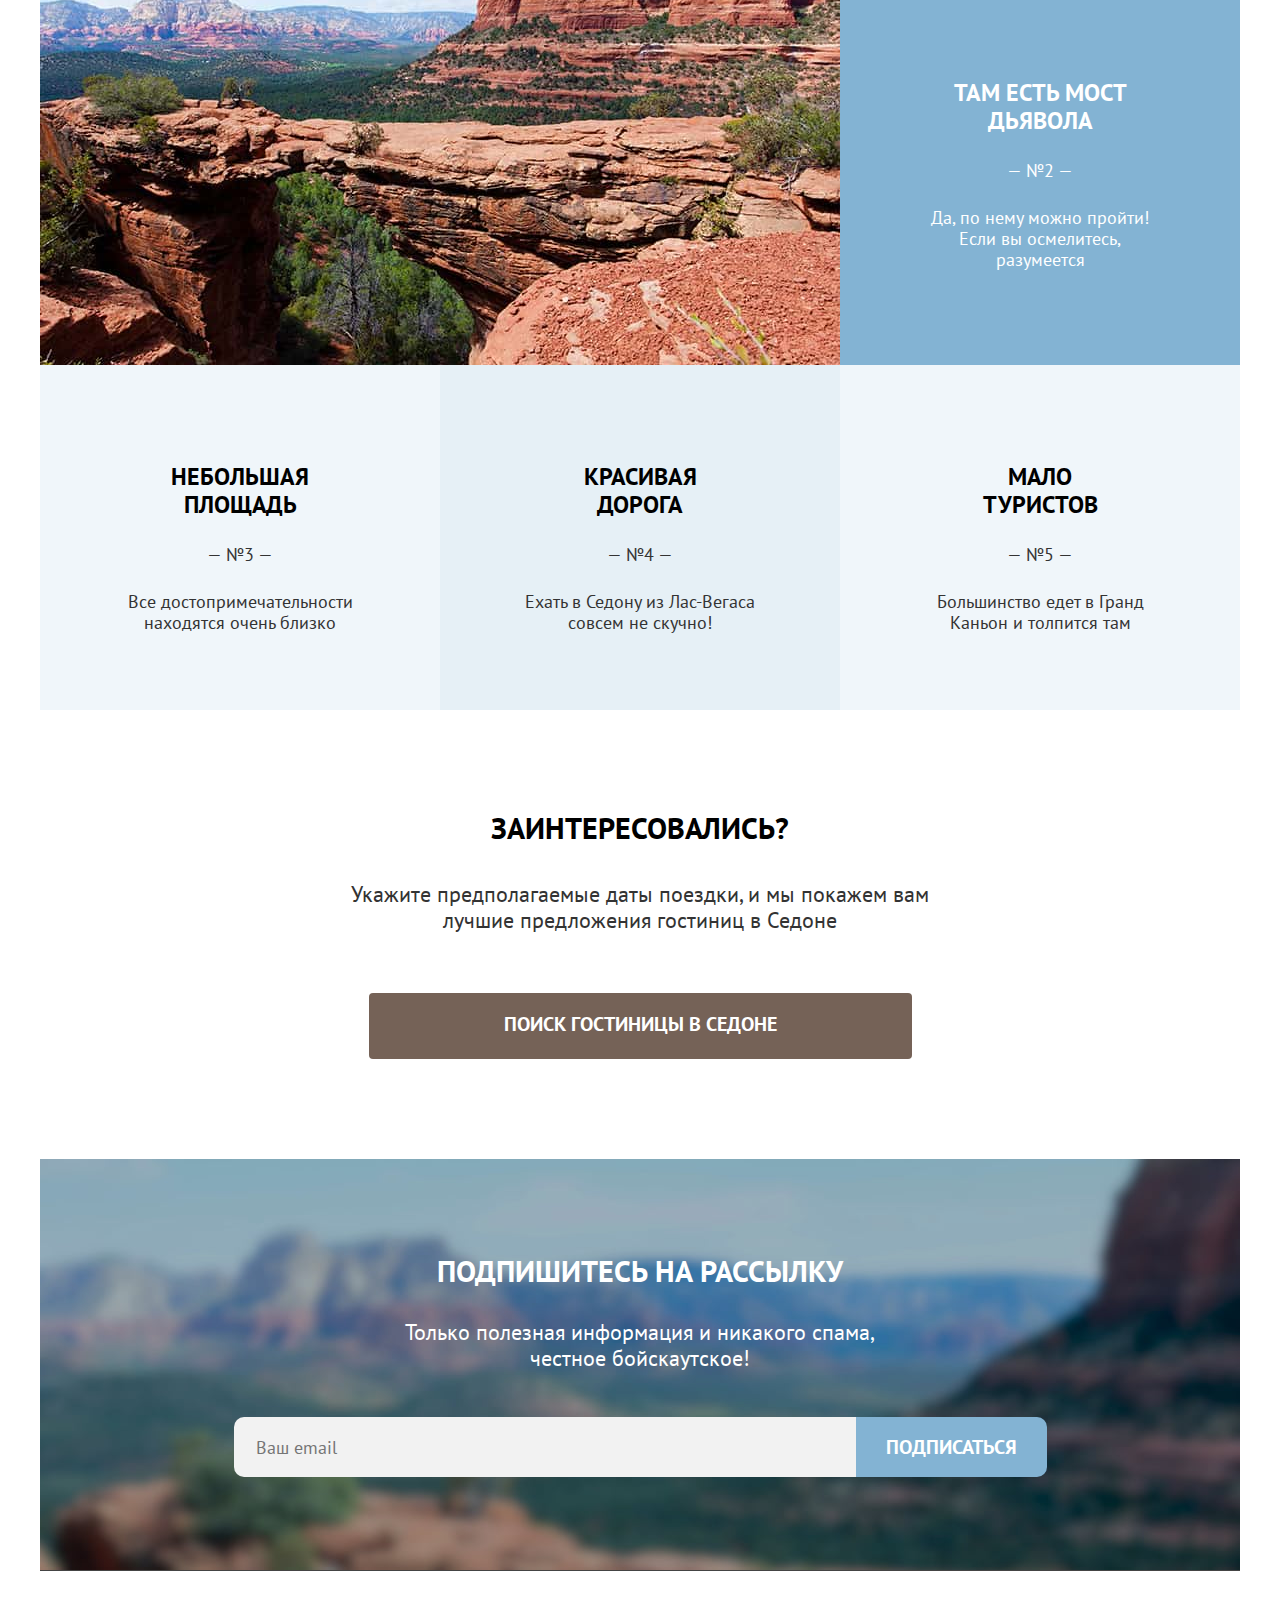
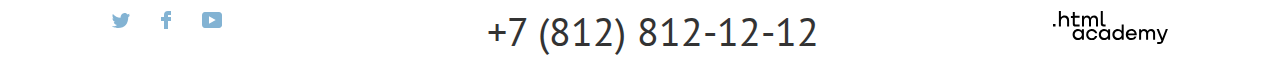
==== commit 68769e00: "корректировки" ====
--- a/index.html
+++ b/index.html
@@ -14,7 +14,7 @@
      <nav class="nav">
        <ul class="nav-list">
          <li class="nav-item">
-           <a class="nav-link">Главная</a>
+           <a class="nav-link active-page">Главная</a>
          </li>
          <li class="nav-item">
            <a class="nav-link" href="about.html">О Седоне</a>
@@ -29,12 +29,15 @@
        <ul class="user-list">
          <li class="user-list-item">
            <a class="user-list-link" href="#">
-             <img src="img/search.svg" alt="Поиск">
+             <span class="visually-hidden"> Поиск </span>
+             <svg class="user-icon" aria-hidden="true" focusable="false" width="18" height="18" fill="none" xmlns="http://www.w3.org/2000/svg"><g clip-path="url(#a)"><path d="m18 16.5-3.7-3.7A8 8 0 0 0 8-.1C3.6-.1 0 3.6 0 8a8 8 0 0 0 12.9 6.3l3.7 3.7 1.4-1.5ZM8 14a6 6 0 0 1-6-6 6 6 0 0 1 6-6 6 6 0 0 1 6 6 6 6 0 0 1-6 6Z" fill="#000"/></g><defs><clipPath id="a"><path fill="#fff" d="M0 0h18v18H0z"/></clipPath></defs></svg>
+
            </a>
          </li>
          <li class="user-list-item">
            <a class="user-list-link" href="#">
-             <img src="img/favorites.svg" alt="Избранное">
+             <span class="visually-hidden">Избранное</span>
+             <svg class="user-icon" aria-hidden="true" focusable="false" width="31" height="27" fill="none" xmlns="http://www.w3.org/2000/svg"><path d="M8.9 27a1 1 0 0 1-.8-.4l-7-7.9A5.4 5.4 0 0 1 5.5 10c1.3 0 2.5.5 3.5 1.3a5.5 5.5 0 0 1 9 4.1c0 1.3-.5 2.5-1.3 3.4l-7 7.9c-.2.2-.4.3-.8.3Zm-6-9.5L9 24.4l6.2-7c.5-.5.7-1.2.7-2 0-1.8-1.5-3.3-3.3-3.3-1 0-2 .5-2.7 1.3-.3.3-.6.4-.9.4-.3 0-.6-.2-.8-.4a3.7 3.7 0 0 0-2.7-1.3 3.3 3.3 0 0 0-3.3 3.3c-.1.9.3 1.6.7 2.1-.1 0-.1 0 0 0Z" fill="#000"/><path d="M31 9.5a9.5 9.5 0 1 1-19 0 9.5 9.5 0 0 1 19 0Z" fill="#7DB54F"/><path d="M17.6 12.3H19V7.4l.1-.6-.4.5-1 .8-.4-.5 2.2-1.7h.3v6.4h1.4v.7h-3.6v-.7Zm7.9-4.7-.2 1-.6 1.2a10.9 10.9 0 0 1-1.4 2.1l-.5.4H25.6v.7h-4v-.3a33.1 33.1 0 0 0 1.8-2.2 9.7 9.7 0 0 0 1-1.9c.2-.3.2-.6.2-.9 0-.3 0-.6-.3-.8-.1-.2-.4-.3-.8-.3l-.7.1-.7.4-.3-.6.8-.5a3 3 0 0 1 1-.1l.8.1a1.5 1.5 0 0 1 1 1v.6Z" fill="#fff"/></svg>
            </a>
          </li>
          <li class="user-list-item">
@@ -77,8 +80,8 @@
 
          <ul class="reason-extra-list">
            <div class="reason-block">
-           <li class="reason-extra-item light-shade">
-             <h2 class="reason-extra-title housing">
+           <li class="reason-extra-item light-shade housing">
+             <h2 class="reason-extra-title">
                Жильё
              </h2>
              <p class="reason-extra-text">
@@ -209,30 +212,39 @@
          Контакты
        </h2>
        <ul class="contacts-list">
-         <div class="contact-block">
          <li class="contacts-item">
            <a class="contacts-link" href="https://twitter.com/htmlacademy_ru">
-             <img src="img/social-twitter.svg" alt="Twitter">
+             <svg width="18" height="15" fill="none" xmlns="http://www.w3.org/2000/svg"><g clip-path="url(#a)"><path d="M11.6.2c1.8-.5 3.2.3 3.8 1.2l2.1-.7c0 .9-.6 1.5-.9 1.8.7.1 1.4-.6 1.4-.6a3 3 0 0 1-1.7 2C16.1 10.7 13 15.1 5.7 15h-.5c-.4 0-4.4-.5-5.2-1.9 2.4.2 4.1-.4 5-1.2-1-.3-2.9-.4-3.2-2.9.4.1.6.2 1.3.1C1.8 8.3.4 7.5.5 5.3c.3.3 1.1.5 1.4.5C1.1 5.6-.2 2.5.9.9a11 11 0 0 0 7.6 3.8C8.7 2.3 9.7.8 11.6.2Z" fill="#83B3D3"/></g><defs><clipPath id="a"><path fill="#fff" d="M0 0h18v15H0z"/></clipPath></defs></svg>
            </a>
          </li>
          <li class="contacts-item">
            <a class="contacts-link" href="https://www.facebook.com/htmlacademy">
-             <img src="img/social-facebook.svg" alt="Facebook">
+             <svg width="10" height="18" fill="none" xmlns="http://www.w3.org/2000/svg"><path d="M7 0a4 4 0 0 0-4 4v2H0v4h3v8h4v-8h3V6H7V4h3V0H7Z" fill="#83B3D3"/></svg>
+
            </a>
          </li>
          <li class="contacts-item">
            <a class="contacts-link" href="https://www.youtube.com/c/HTMLAcademyRUS">
-             <img src="img/social-youtube.svg" alt="Youtube">
-           </a>
-         </li>
-       </div>
+             <svg width="20" height="16" viewBox="0 0 20 16" fill="none" xmlns="http://www.w3.org/2000/svg">
+             <g clip-path="url(#clip0)">
+             <path d="M17 0H2.9C1.2 0 0 1.5 0 3.2V12.7C0 14.5 1.2 16 2.9 16H17.2C18.7 16 20.1 14.5 20.1 12.8V3.2C19.9 1.5 18.7 0 17 0ZM7 11.8V4.2L13.7 8L7 11.8Z" fill="#83B3D3"/>
+             </g>
+             <defs>
+             <clipPath id="clip0">
+             <rect width="20" height="16" fill="white"/>
+             </clipPath>
+             </defs>
+             </svg>
+
+           </a>
+         </li>
        </ul>
        <a class="contact-number" href="tel:+78128121212">
          +7 (812) 812-12-12
        </a>
        <div class="htmlacademy-logo">
        <a class="htmlacademy" href="https://htmlacademy.ru/">
-         <img src="img/logo_htmlacademy.svg" alt="HTMLAcademy">
+        <svg width="115" height="34" fill="none" xmlns="http://www.w3.org/2000/svg"><path d="M0 12.9v2.6h2.5v-2.6H0ZM11.6 4.5c-1.6 0-2.8.7-3.6 1.7h-.1V0h-2v15.5h2v-5.3c0-2.1 1.3-3.6 3.3-3.6 1.8 0 2.9 1.4 2.9 3.2v5.7h2V9.4c.1-3-1.8-4.9-4.5-4.9ZM26.6 4.8h-4.8V1.1h-2v3.8h-1.9v2h1.9v6c0 1.7 1 2.7 2.7 2.7h4.1v-2h-3.7c-.7 0-1.1-.4-1.1-1.1V6.8h4.8v-2ZM41.1 4.6c-1.6 0-2.9.8-3.5 2.1h-.1a3.7 3.7 0 0 0-3.4-2.1c-1.4 0-2.5.8-3.1 1.8h-.1V4.8H29v10.6h2V10c0-2 1-3.5 2.6-3.5 1.5 0 2.4 1 2.4 2.6v6.3h2V9.8c0-2.4 1.4-3.3 2.6-3.3 1.5 0 2.4 1 2.4 2.6v6.3h2V8.9c.1-2.5-1.4-4.3-3.9-4.3ZM47.8 12.7c0 1.7 1 2.7 2.8 2.7h2v-2h-1.7c-.7 0-1.1-.4-1.1-1.1V0h-2v12.7ZM28.9 19.7a4.9 4.9 0 0 0-3.9-1.8c-3.1 0-5.4 2.3-5.4 5.6s2.3 5.6 5.4 5.6c1.8 0 3-.8 3.8-1.9h.1v1.6h2V18.2h-2v1.5Zm-3.6 7.4a3.5 3.5 0 0 1-3.6-3.6c0-2 1.4-3.6 3.6-3.6s3.6 1.6 3.6 3.6c0 1.9-1.4 3.6-3.6 3.6ZM44.2 22c-.5-2.4-2.6-4.1-5.4-4.1a5.4 5.4 0 0 0-5.6 5.6c0 3.1 2.2 5.6 5.6 5.6 2.8 0 4.9-1.8 5.4-4.2h-2.1a3.4 3.4 0 0 1-3.3 2.3 3.5 3.5 0 0 1-3.6-3.6c0-2 1.4-3.6 3.6-3.6 1.6 0 2.8 1 3.3 2.2h2.1V22ZM55.1 19.7a4.9 4.9 0 0 0-3.9-1.8c-3.1 0-5.4 2.3-5.4 5.6s2.3 5.6 5.4 5.6c1.8 0 3-.8 3.8-1.9h.1v1.6h2V18.2h-2v1.5Zm-3.6 7.4a3.5 3.5 0 0 1-3.6-3.6c0-2 1.4-3.6 3.6-3.6s3.6 1.6 3.6 3.6c0 1.9-1.5 3.6-3.6 3.6ZM68.7 19.8a5 5 0 0 0-3.9-1.9c-3.1 0-5.4 2.3-5.4 5.6s2.2 5.6 5.4 5.6c1.7 0 3-.8 3.8-1.8h.1v1.5h2V13.4h-2v6.4Zm-3.6 7.3a3.5 3.5 0 0 1-3.6-3.6c0-2 1.4-3.6 3.6-3.6s3.6 1.6 3.6 3.6c-.1 2-1.5 3.6-3.6 3.6ZM78.3 17.9a5.4 5.4 0 0 0-5.5 5.6c0 3 2.1 5.6 5.5 5.6 2.5 0 4.5-1.3 5.2-3.6h-2.1c-.5 1-1.6 1.6-3 1.6-1.9 0-3.3-1.3-3.4-2.9h8.8c.2-3.6-2-6.3-5.5-6.3Zm0 1.9c1.7 0 3 1 3.3 2.6h-6.5a3.2 3.2 0 0 1 3.2-2.6ZM98.2 17.9a4 4 0 0 0-3.6 2h-.1c-.6-1.2-1.8-2-3.4-2-1.4 0-2.5.7-3.1 1.8v-1.5h-1.9v10.6h2v-5.4c0-2 1-3.4 2.6-3.5 1.5 0 2.4 1 2.4 2.6v6.3h2v-5.6c0-2.4 1.4-3.3 2.6-3.3 1.5 0 2.4 1 2.4 2.6v6.3h2v-6.5c.1-2.6-1.4-4.4-3.9-4.4ZM109.4 27l-3.6-8.9h-2.2l4.8 11.6c-.3.9-.7 1.2-1.7 1.2h-2.5v2h2.5c1.8 0 2.8-.8 3.5-2.6l4.7-12.2h-2.1l-3.4 8.9Z" fill="#000"/></svg>
        </a>
      </div>
      </section>
--- a/css/style.css
+++ b/css/style.css
@@ -78,9 +78,8 @@
   font-size: 20px;
   line-height: 26px;
 }
-
-.nav-link:hover{
-  text-decoration: underline 2px;
+.active-page{
+  border-bottom: 2px solid #756257;
 }
 
 .logo-link{
@@ -98,9 +97,20 @@
 }
 
 .user-list-item{
+  position: relative;
   display: block;
   text-align: center;
   padding: 14px 10px;
+}
+
+.user-icon{
+  position: absolute;
+  top: 0;
+  right: 0;
+  bottom: 0;
+  left: 0;
+  margin: auto;
+  margin-bottom: 24px;
 }
 
 .main-container{
@@ -227,6 +237,27 @@
   width: 400px;
   padding-top: 165px;
   padding-bottom: 80px;
+}
+
+.housing{
+  background-image: url(../img/index/icon-1.svg);
+  background-repeat: no-repeat;
+  background-size: 75px 72px;
+  background-position: center bottom 223px;
+}
+
+.eat{
+  background-image: url(../img/index/icon-2.svg);
+  background-repeat: no-repeat;
+  background-size: 74px 70px;
+  background-position: center bottom 223px;
+}
+
+.souvenirs{
+  background-image: url(../img/index/icon-3.svg);
+  background-repeat: no-repeat;
+  background-size: 64px 76px;
+  background-position: center bottom 223px;
 }
 
 .reason-extra-title{
@@ -341,12 +372,15 @@
   display: flex;
   justify-content: space-between;
   padding-top: 40px;
-}
-
-.contact-block{
+  padding-left: 72px;
+  padding-right: 72px;
+}
+
+.contacts-list{
+  margin: 0;
+  padding: 0;
   display: flex;
   width: 140px;
-  margin-left: 72px;
 }
 
 .contacts-item{
@@ -356,7 +390,6 @@
 
 .htmlacademy-logo{
   width: 115px;
-  margin-right: 72px;
 }
 
 .contact-number{
@@ -368,6 +401,7 @@
 }
 
 .option{
+  padding: 35px 72px 85px;
   color: #fff;
   background-color: #444;
   background-image: url(../img/hotel/catalog-background.jpg);
@@ -375,15 +409,8 @@
   background-repeat: no-repeat;
 }
 
-.option-container{
-  margin: 0 auto;
-  padding-bottom: 85px;
-  width: 1056px;
-}
-
 .hotel-title{
   margin: 0 auto;
-  padding-top: 35px;
   font-family: PT Sans;
   font-style: normal;
   font-weight: bold;
@@ -484,23 +511,17 @@
 .services-options-item{
   margin-right: 8px;
   padding: 17px 16px;
-  border: solid #E5E5E5;
+  border: 2px solid #E5E5E5;
   border-radius: 4px;
 }
 
 .services-options-item:hover{
-  border-color: #000;
+  border-color: #83B3D3;
 }
 
 .services-card-list{
   margin: 0 auto;
   padding: 0;
-}
-
-.services-card{
-  display: flex;
-  margin: 0 auto;
-  width: 1056px;
 }
 
 .card-content{
@@ -538,14 +559,15 @@
 }
 
 .services-card-item{
-  padding: 30px 0;
+  padding: 30px 72px;
   font-family: PT Sans;
   font-style: normal;
   font-weight: normal;
   font-size: 18px;
   line-height: 23px;
   border-top: solid #E5E5E5 1px;
-  padding: 30px 0;
+  display: flex;
+
 }
 
 .services-card-photo{
@@ -601,23 +623,74 @@
 }
 
 .button{
-  display: inline;
+  display: inline-block;
   color: #fff;
   background-color: #83B3D3;
-  font-size: 16px;
-  line-height: 21px;
-  text-transform: uppercase;
   padding: 9px 30px 10px 30px;
   height: max-content;
   border-radius: 4px;
   border: 0;
+  cursor: pointer;
+  font-family: PT Sans;
+  font-style: normal;
+  font-weight: bold;
+  font-size: 16px;
+  line-height: 21px;
+  text-align: center;
+  text-transform: uppercase;
+}
+
+.button:hover {
+  background-color: #68A2CA;
+  border: 1px solid #756257;
+}
+
+.button:focus {
+  border: 3px solid #756257;
+  background-color: #68A2CA;
+}
+
+.button:disabled {
+  opacity: 0.3;
+  background-color: #68A2CA;
+  border: 1px solid #756257;
+}
+
+.button:disabled:hover {
+  opacity: 0.3;
+  background-color: #68A2CA;
+  outline: none;
+  cursor: default;
 }
 
 .button-green{
   background-color: #7DB54F;
 }
 
+.button-green:hover {
+  background-color: #6C9E42;
+}
+
+.button-green:focus {
+  border: 3px solid #756257;
+  background-color: #6C9E42;
+}
+
+.button-green:disabled {
+  opacity: 0.3;
+  background-color: #68A2CA;
+  border: 1px solid #756257;
+}
+
+.button-green:disabled:hover {
+  opacity: 0.3;
+  background-color: #6C9E42;
+  outline: none;
+  cursor: default;
+}
+
 .header-button{
+  display: inline-block;
   font-family: PT Sans;
   font-size: 16px;
   line-height: 21px;
@@ -629,6 +702,29 @@
   text-transform: uppercase;
   padding: 9px 23px 10px 23px;
   border-radius: 4px;
+  border: 0;
+  cursor: pointer;
+}
+
+.header-button:hover {
+  background-color: #615048;
+}
+
+.header-button:focus {
+  border: 3px solid #83B3D3;
+  background-color: #615048;
+}
+
+.header-button:disabled {
+  opacity: 0.3;
+  background-color: #615048;
+}
+
+.header-button:disabled:hover {
+  opacity: 0.3;
+  background-color: #615048;
+  outline: none;
+  cursor: default;
 }
 
 .button-reset{
@@ -641,6 +737,27 @@
   background-color: #756257;
 }
 
+.button-brown:hover {
+  background-color: #615048;
+}
+
+.button-brown:focus {
+  border: 3px solid #83B3D3;
+  background-color: #615048;
+}
+
+.button-brown:disabled {
+  opacity: 0.3;
+  background-color: #615048;
+}
+
+.button-brown:disabled:hover {
+  opacity: 0.3;
+  background-color: #615048;
+  outline: none;
+  cursor: default;
+}
+
 .button-trip{
   margin: 0 auto;
   font-family: PT Sans;
@@ -687,10 +804,10 @@
 
 .button-load-more-block{
   display: flex;
+  padding: 30px 287px;
 }
 
 .button-load-more{
-  margin: 30px auto;
   font-family: PT Sans;
   font-style: normal;
   font-weight: bold;
